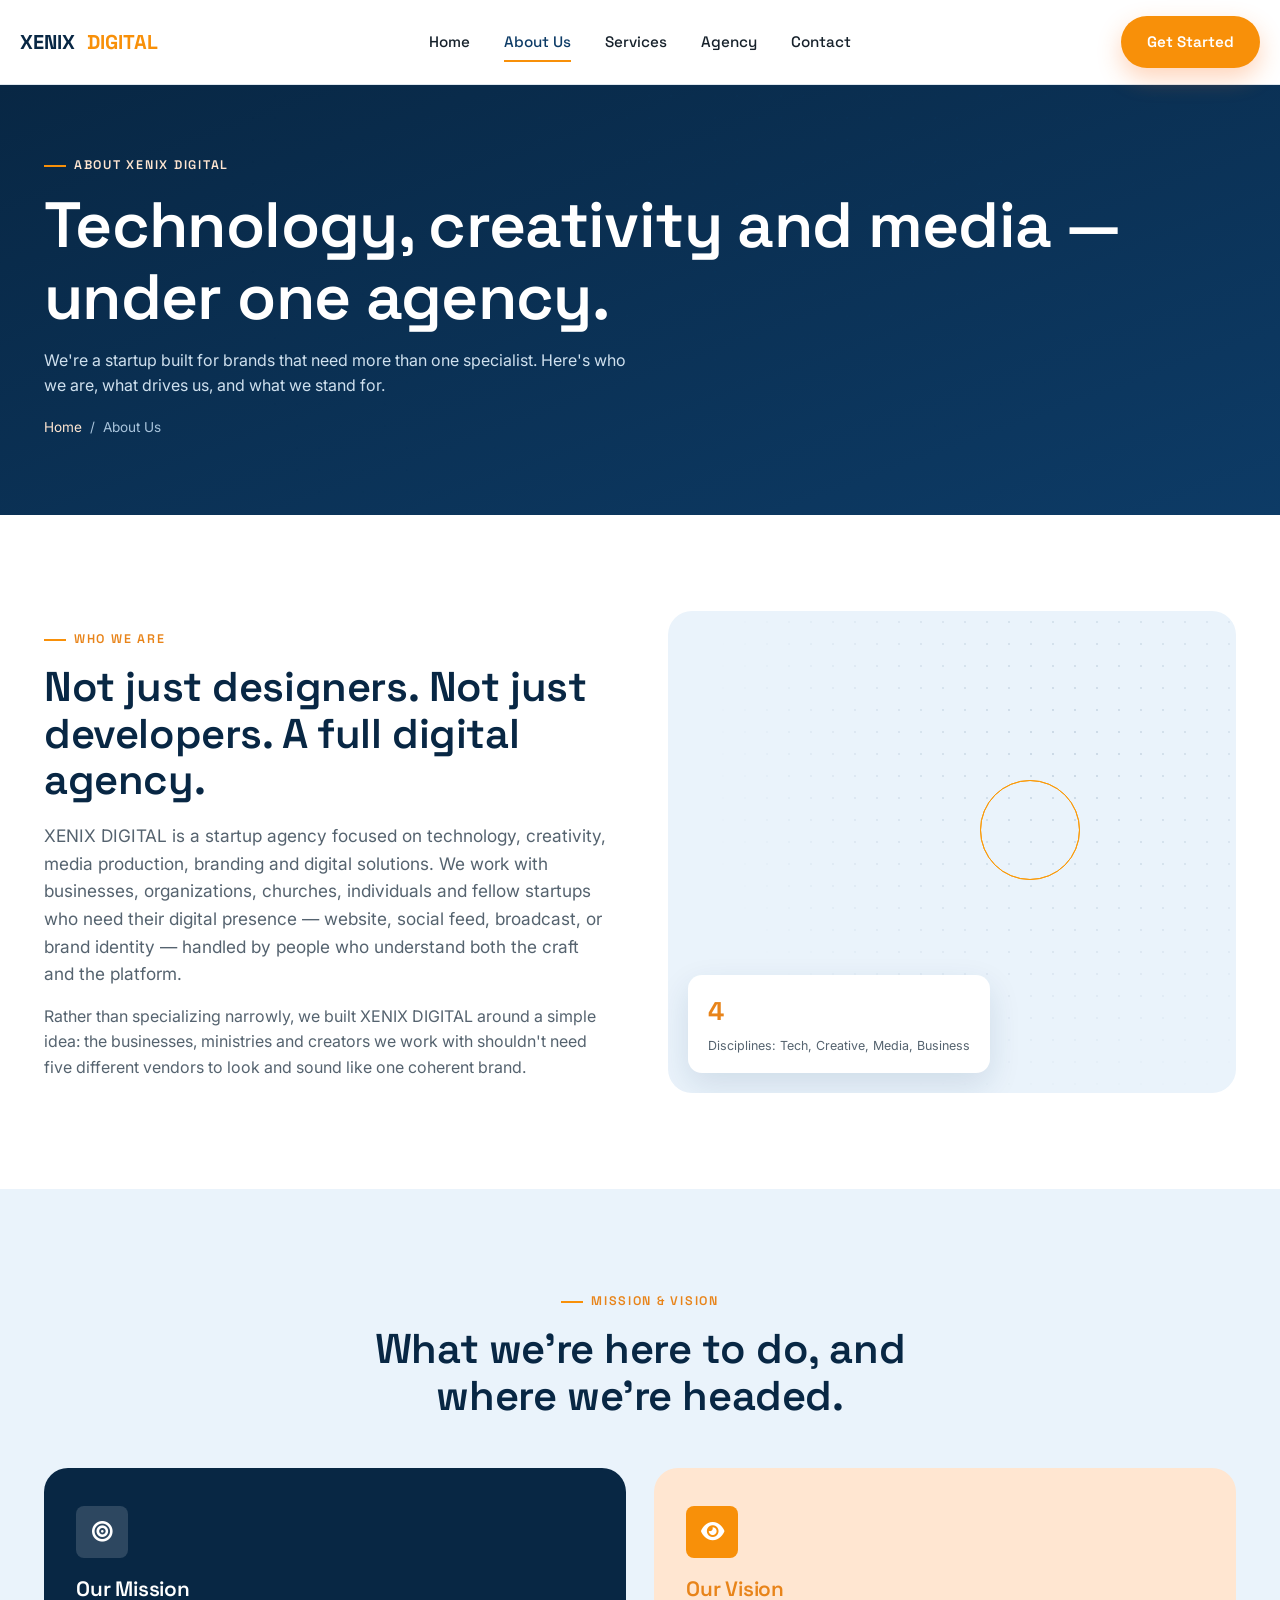
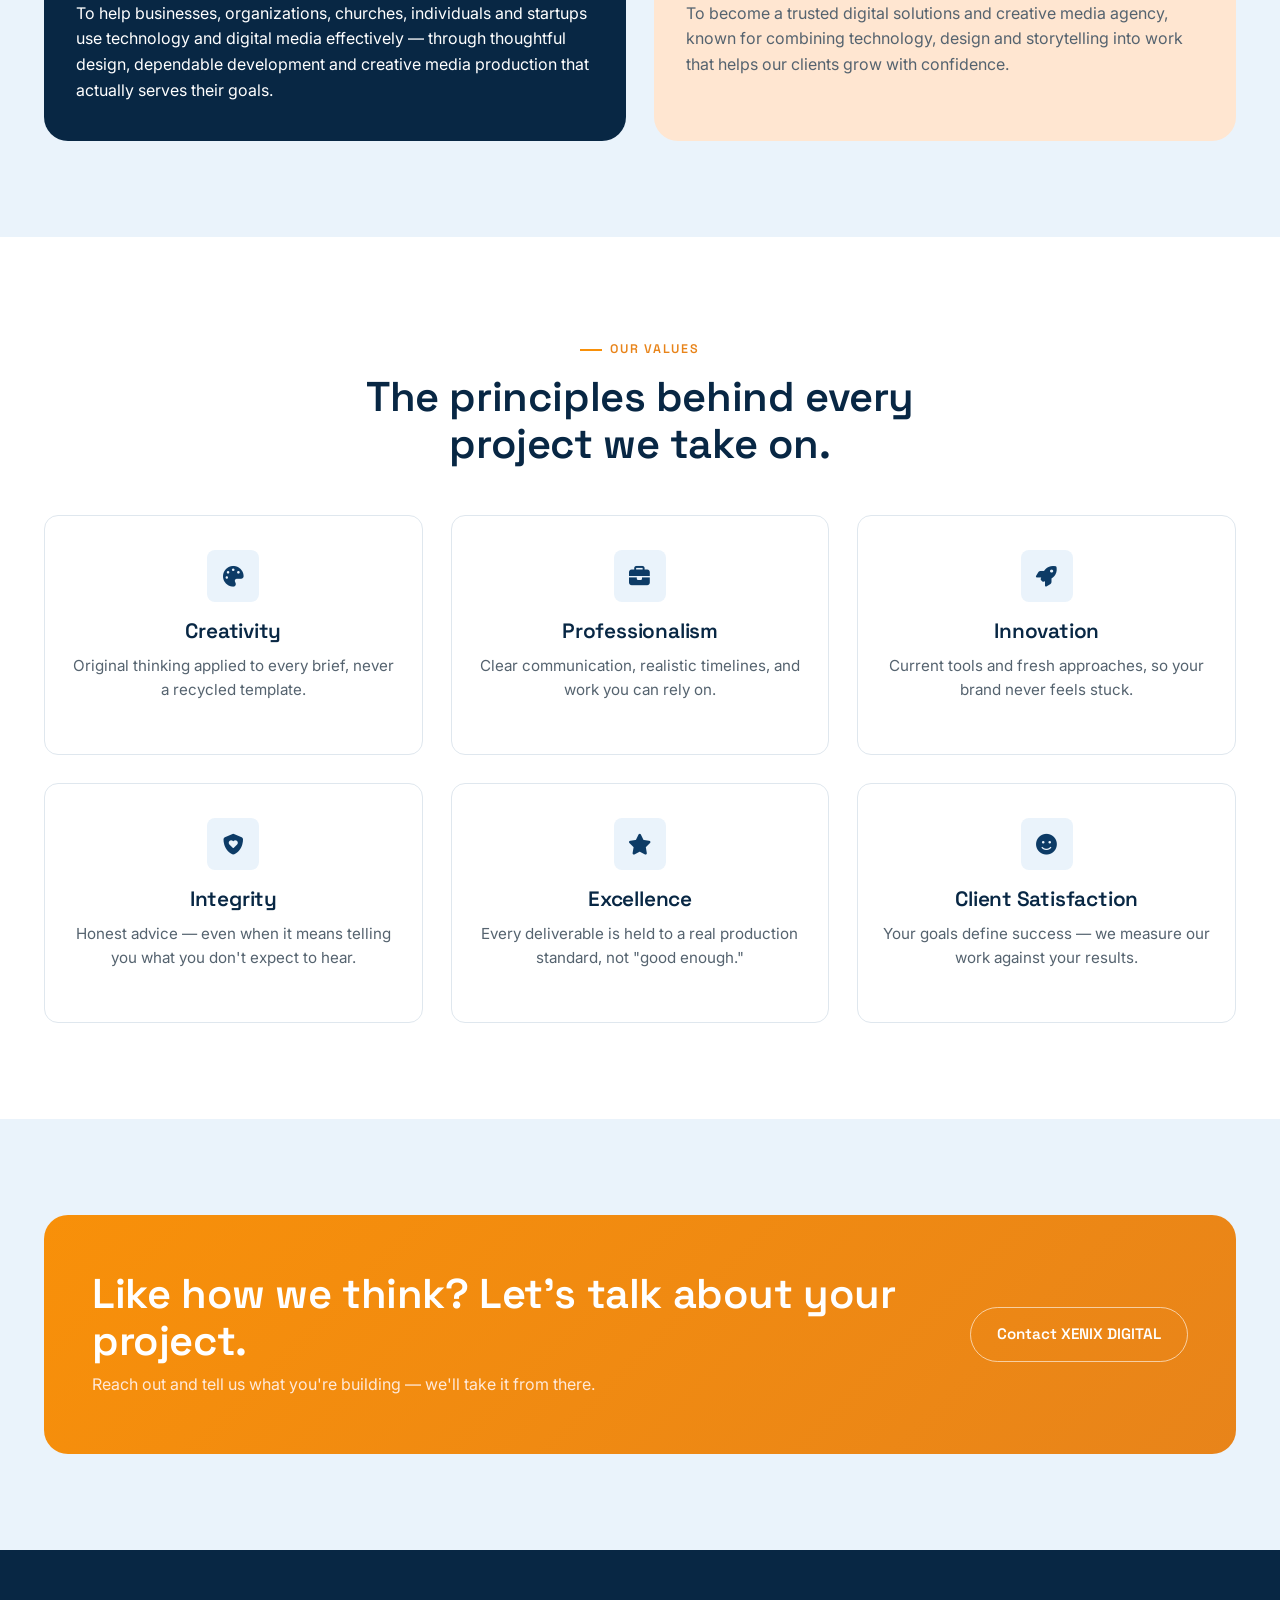
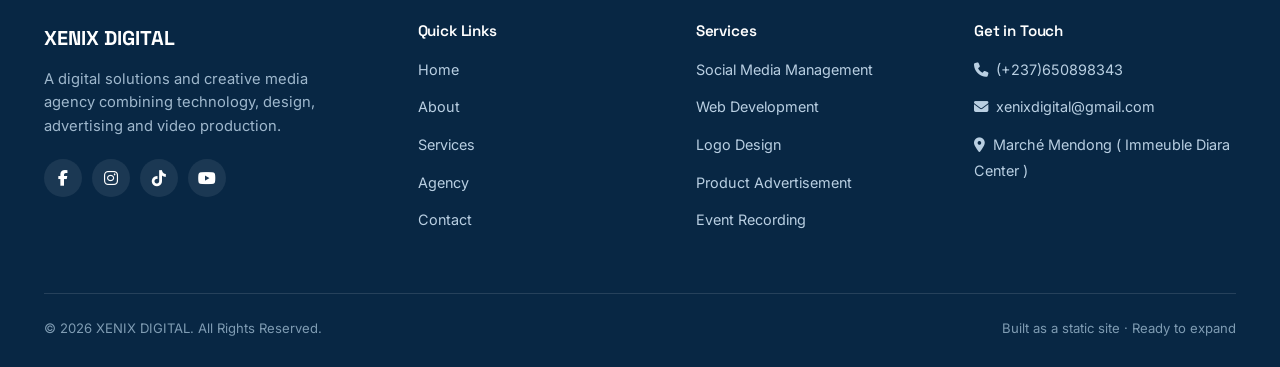
==== about.html @ a6ee0264 "Fix folder structure" ====
<!DOCTYPE html>
<html lang="en">
<head>
<meta charset="UTF-8">
<meta name="viewport" content="width=device-width, initial-scale=1.0">
<title>About Us | XENIX DIGITAL</title>
<meta name="description" content="Learn who XENIX DIGITAL is — our mission, vision and values as a digital solutions and creative media agency.">
<link rel="icon" type="image/svg+xml" href="assets/logos/favicon.svg">
<link rel="preconnect" href="https://fonts.googleapis.com">
<link href="https://fonts.googleapis.com/css2?family=Space+Grotesk:wght@500;600;700&family=Inter:wght@400;500;600&display=swap" rel="stylesheet">
<link rel="stylesheet" href="https://cdnjs.cloudflare.com/ajax/libs/font-awesome/6.5.1/css/all.min.css">
<link rel="stylesheet" href="css/style.css">
</head>
<body>

<header class="site-header">
  <div class="container nav">
    <a href="index.html" class="brand">
      XENIX<span>DIGITAL</span>
    </a>
    <nav class="nav-links" id="nav-links">
      <a href="index.html">Home</a>
      <a href="about.html">About Us</a>
      <a href="services.html">Services</a>
      <a href="agency.html">Agency</a>
      <a href="contact.html">Contact</a>
      <!-- <a href="contact.html" class="btn btn-primary">Get Started</a> -->
    </nav>
    <div class="nav-actions">
      <a href="contact.html" class="btn btn-primary">Get Started</a>
      <button class="nav-toggle" aria-label="Toggle navigation menu" aria-expanded="false">
        <span></span><span></span><span></span>
      </button>
    </div>
  </div>
</header>

<section class="page-hero">
  <div class="dot-grid"></div>
  <div class="container">
    <p class="eyebrow">About XENIX DIGITAL</p>
    <h1>Technology, creativity and media — under one agency.</h1>
    <p>We're a startup built for brands that need more than one specialist. Here's who we are, what drives us, and what we stand for.</p>
    <div class="breadcrumb"><a href="index.html">Home</a><span>/</span><span>About Us</span></div>
  </div>
</section>

<section class="section">
  <div class="container split">
    <div class="reveal">
      <p class="eyebrow">Who We Are</p>
      <h2>Not just designers. Not just developers. A full digital agency.</h2>
      <p class="lede" style="margin:18px 0 0;">XENIX DIGITAL is a startup agency focused on technology, creativity, media production, branding and digital solutions. We work with businesses, organizations, churches, individuals and fellow startups who need their digital presence — website, social feed, broadcast, or brand identity — handled by people who understand both the craft and the platform.</p>
      <p style="margin-top:16px;">Rather than specializing narrowly, we built XENIX DIGITAL around a simple idea: the businesses, ministries and creators we work with shouldn't need five different vendors to look and sound like one coherent brand.</p>
    </div>
    <div class="split-visual reveal">
      <div class="dot-grid"></div>
      <div class="signal-rings">
        <span class="ring" style="width:100px;height:100px;top:35%;left:55%"></span>
        <span class="ring" style="width:100px;height:100px;top:35%;left:55%"></span>
      </div>
      <div class="stat-badge">
        <strong>4</strong>
        <span>Disciplines: Tech, Creative, Media, Business</span>
      </div>
    </div>
  </div>
</section>

<section class="section section--blue">
  <div class="container">
    <div class="section-head center reveal">
      <p class="eyebrow">Mission &amp; Vision</p>
      <h2>What we're here to do, and where we're headed.</h2>
    </div>
    <div class="mv-grid">
      <div class="mv-card mission reveal">
        <div class="card-icon"><i class="fa-solid fa-bullseye"></i></div>
        <h3>Our Mission</h3>
        <p>To help businesses, organizations, churches, individuals and startups use technology and digital media effectively — through thoughtful design, dependable development and creative media production that actually serves their goals.</p>
      </div>
      <div class="mv-card vision reveal">
        <div class="card-icon"><i class="fa-solid fa-eye"></i></div>
        <h3>Our Vision</h3>
        <p>To become a trusted digital solutions and creative media agency, known for combining technology, design and storytelling into work that helps our clients grow with confidence.</p>
      </div>
    </div>
  </div>
</section>

<section class="section">
  <div class="container">
    <div class="section-head center reveal">
      <p class="eyebrow">Our Values</p>
      <h2>The principles behind every project we take on.</h2>
    </div>
    <div class="grid grid-3">
      <div class="card value-card reveal">
        <div class="card-icon"><i class="fa-solid fa-palette"></i></div>
        <h3>Creativity</h3>
        <p>Original thinking applied to every brief, never a recycled template.</p>
      </div>
      <div class="card value-card reveal">
        <div class="card-icon"><i class="fa-solid fa-briefcase"></i></div>
        <h3>Professionalism</h3>
        <p>Clear communication, realistic timelines, and work you can rely on.</p>
      </div>
      <div class="card value-card reveal">
        <div class="card-icon"><i class="fa-solid fa-rocket"></i></div>
        <h3>Innovation</h3>
        <p>Current tools and fresh approaches, so your brand never feels stuck.</p>
      </div>
      <div class="card value-card reveal">
        <div class="card-icon"><i class="fa-solid fa-shield-heart"></i></div>
        <h3>Integrity</h3>
        <p>Honest advice — even when it means telling you what you don't expect to hear.</p>
      </div>
      <div class="card value-card reveal">
        <div class="card-icon"><i class="fa-solid fa-star"></i></div>
        <h3>Excellence</h3>
        <p>Every deliverable is held to a real production standard, not "good enough."</p>
      </div>
      <div class="card value-card reveal">
        <div class="card-icon"><i class="fa-solid fa-face-smile"></i></div>
        <h3>Client Satisfaction</h3>
        <p>Your goals define success — we measure our work against your results.</p>
      </div>
    </div>
  </div>
</section>

<section class="section section--blue">
  <div class="container">
    <div class="cta-band reveal">
      <div>
        <h2>Like how we think? Let's talk about your project.</h2>
        <p>Reach out and tell us what you're building — we'll take it from there.</p>
      </div>
      <a href="contact.html" class="btn btn-outline">Contact XENIX DIGITAL</a>
    </div>
  </div>
</section>

<footer class="site-footer">
  <div class="container">
    <div class="footer-grid">
      <div class="footer-brand">
        <a href="index.html" class="brand">
          <!-- <img src="assets/logos/xnd-mark.svg" alt="XND logo mark" class="brand-mark"> -->
          XENIX&nbsp;DIGITAL
        </a>
        <p>A digital solutions and creative media agency combining technology, design, advertising and video production.</p>
        <div class="footer-social">
          <a href="https://www.facebook.com/profile.php?id=100094573573445"
             aria-label="Facebook"><i class="fa-brands fa-facebook-f"></i></a>
        
          <a href="https://www.instagram.com/xenixdigital?igsi=YOUR_IG_PARAM"
             aria-label="Instagram"><i class="fa-brands fa-instagram"></i></a>
        
          <a href="https://www.tiktok.com/@xenix.digital?_r=1&_t=YOUR_TT_PARAM"
             aria-label="TikTok"><i class="fa-brands fa-tiktok"></i></a>
        
          <a href="https://youtube.com/@xenixdigital?si=YOUR_YT_PARAM"
             aria-label="YouTube"><i class="fa-brands fa-youtube"></i></a>
        
          <!-- <a href="YOUR_LINKEDIN_LINK" aria-label="LinkedIn"><i class="fa-brands fa-linkedin-in"></i></a> -->
        </div>
      </div>
      <div class="footer-col">
        <h4>Quick Links</h4>
        <ul>
          <li><a href="index.html">Home</a></li>
          <li><a href="about.html">About</a></li>
          <li><a href="services.html">Services</a></li>
          <li><a href="agency.html">Agency</a></li>
          <li><a href="contact.html">Contact</a></li>
        </ul>
      </div>
      <div class="footer-col">
        <h4>Services</h4>
        <ul>
          <li><a href="services.html">Social Media Management</a></li>
          <li><a href="services.html">Web Development</a></li>
          <li><a href="services.html">Logo Design</a></li>
          <li><a href="services.html">Product Advertisement</a></li>
          <li><a href="services.html">Event Recording</a></li>
        </ul>
      </div>
      <div class="footer-col">
        <h4>Get in Touch</h4>
        <ul>
          <li><a href="tel:(+237)650898343"><i class="fa-solid fa-phone"></i>&nbsp; (+237)650898343</a></li>
          <li><a href="mailto:xenixdigital@gmail.com"><i class="fa-solid fa-envelope"></i>&nbsp; xenixdigital@gmail.com</a></li>
          <li><a href="#"><i class="fa-solid fa-location-dot"></i>&nbsp; Marché Mendong ( Immeuble Diara Center )</a></li>
        </ul>
      </div>
    </div>
    <div class="footer-bottom">
      <span>© <span id="year">2026</span> XENIX DIGITAL. All Rights Reserved.</span>
      <span>Built as a static site · Ready to expand</span>
    </div>
  </div>
</footer>

<script src="js/script.js"></script>
</body>
</html>
---- css/style.css ----
/* ==========================================================================
   XENIX DIGITAL — Design System
   Signature motif: "signal" — concentric broadcast rings + bar pulses,
   nodding to the agency's live-streaming / media-broadcast DNA.
   ========================================================================== */

:root {
  /* Brand palette */
  --primary-blue: #0d3b66;
  --primary-blue-deep: #082744;
  --light-blue: #eaf3fb;
  --light-blue-2: #d7e9f9;
  --primary-orange: #f89009;
  --primary-orange-deep: #e8841a;
  --light-orange: #ffe6d1;
  --white: #ffffff;
  --dark: #16212b;
  --gray: #55636f;
  --gray-light: #93a1ac;
  --border: #dfe7ee;

  /* Type */
  --font-display: "Space Grotesk", "Sora", sans-serif;
  --font-body: "Inter", sans-serif;

  /* Layout */
  --max-width: 1240px;
  --radius-sm: 8px;
  --radius-md: 14px;
  --radius-lg: 24px;
  --shadow-sm: 0 2px 10px rgba(13, 59, 102, 0.06);
  --shadow-md: 0 12px 32px rgba(13, 59, 102, 0.12);
  --shadow-lg: 0 24px 60px rgba(8, 39, 68, 0.18);
  --transition: 0.25s cubic-bezier(0.4, 0, 0.2, 1);
}

/* ---------- Reset ---------- */
*,
*::before,
*::after {
  box-sizing: border-box;
  margin: 0;
  padding: 0;
}

html {
  scroll-behavior: smooth;
}

@media (prefers-reduced-motion: reduce) {
  html {
    scroll-behavior: auto;
  }
  *,
  *::before,
  *::after {
    animation-duration: 0.001ms !important;
    animation-iteration-count: 1 !important;
    transition-duration: 0.001ms !important;
    scroll-behavior: auto !important;
  }
}

body {
  font-family: var(--font-body);
  color: var(--dark);
  background: var(--white);
  line-height: 1.6;
  overflow-x: hidden;
  -webkit-font-smoothing: antialiased;
}

img,
video {
  max-width: 100%;
  display: block;
}

a {
  color: inherit;
  text-decoration: none;
}

ul {
  list-style: none;
}

button {
  font-family: inherit;
  cursor: pointer;
  border: none;
  background: none;
}

input,
textarea,
select {
  font-family: inherit;
  font-size: 1rem;
}

:focus-visible {
  outline: 3px solid var(--primary-orange);
  outline-offset: 3px;
}

.container {
  width: 100%;
  max-width: var(--max-width);
  margin: 0 auto;
  padding: 0 24px;
}

.section {
  padding: 96px 0;
}

.section--tight {
  padding: 64px 0;
}

.section--blue {
  background: var(--light-blue);
}

.section--dark {
  background: var(--primary-blue-deep);
  color: var(--white);
}

/* ---------- Typography ---------- */
h1,
h2,
h3,
h4 {
  font-family: var(--font-display);
  font-weight: 600;
  line-height: 1.12;
  color: var(--primary-blue-deep);
  letter-spacing: -0.01em;
}

.section--dark h1,
.section--dark h2,
.section--dark h3 {
  color: var(--white);
}

h1 {
  font-size: clamp(2.4rem, 5vw, 4rem);
}

h2 {
  font-size: clamp(1.9rem, 3.4vw, 2.6rem);
}

h3 {
  font-size: 1.3rem;
}

p {
  color: var(--gray);
}

.eyebrow {
  display: inline-flex;
  align-items: center;
  gap: 8px;
  font-family: var(--font-display);
  font-size: 0.78rem;
  font-weight: 600;
  letter-spacing: 0.14em;
  text-transform: uppercase;
  color: var(--primary-orange-deep);
  margin-bottom: 14px;
}

.eyebrow::before {
  content: "";
  width: 22px;
  height: 2px;
  background: var(--primary-orange);
  display: inline-block;
}

.section--dark .eyebrow,
.section--dark .eyebrow::before {
  color: var(--light-orange);
}

.section-head {
  max-width: 640px;
  margin-bottom: 48px;
}

.section-head.center {
  margin-left: auto;
  margin-right: auto;
  text-align: center;
}

.lede {
  font-size: 1.08rem;
  color: var(--gray);
  max-width: 60ch;
}

.section--dark .lede,
.section--dark p {
  color: #c3d5e5;
}

/* ---------- Buttons ---------- */
.btn {
  display: inline-flex;
  align-items: center;
  gap: 10px;
  font-family: var(--font-display);
  font-weight: 600;
  font-size: 0.95rem;
  padding: 14px 26px;
  border-radius: 100px;
  transition: transform var(--transition), box-shadow var(--transition),
    background var(--transition), color var(--transition);
  white-space: nowrap;
}

.btn-primary {
  background: var(--primary-orange);
  color: var(--white);
  box-shadow: 0 10px 24px rgba(255, 122, 41, 0.32);
}

.btn-primary:hover {
  background: var(--primary-orange-deep);
  transform: translateY(-2px);
  box-shadow: 0 14px 30px rgba(255, 122, 41, 0.4);
}

.btn-outline {
  background: transparent;
  color: var(--primary-blue-deep);
  border: 1.5px solid var(--white);
}

.btn-outline:hover {
  background: var(--primary-blue);
  color: var(--white);
  transform: translateY(-2px);
}

.section--dark .btn-outline {
  color: var(--white);
  border-color: rgba(255, 255, 255, 0.5);
}

.section--dark .btn-outline:hover {
  background: var(--white);
  color: var(--primary-blue-deep);
}

.btn-ghost {
  color: var(--primary-blue);
  font-weight: 600;
  font-size: 0.92rem;
  display: inline-flex;
  align-items: center;
  gap: 6px;
}

.btn-ghost i,
.btn-ghost svg {
  transition: transform var(--transition);
}

.btn-ghost:hover i,
.btn-ghost:hover svg {
  transform: translateX(4px);
}

.btn-row {
  display: flex;
  gap: 16px;
  flex-wrap: wrap;
  margin-top: 8px;
}

/* ==========================================================================
   Signature motif — signal rings & bars
   ========================================================================== */

.signal-mark {
  position: relative;
  width: 34px;
  height: 34px;
  flex-shrink: 0;
}

.signal-mark span {
  position: absolute;
  bottom: 0;
  width: 6px;
  background: var(--primary-orange);
  border-radius: 2px;
}

.signal-mark span:nth-child(1) {
  left: 0;
  height: 40%;
  background: var(--primary-blue);
}
.signal-mark span:nth-child(2) {
  left: 9px;
  height: 100%;
}
.signal-mark span:nth-child(3) {
  left: 18px;
  height: 65%;
  background: var(--primary-blue);
}
.signal-mark span:nth-child(4) {
  left: 27px;
  height: 80%;
  background: var(--primary-orange);
  opacity: 0.7;
}

.signal-rings {
  position: absolute;
  inset: 0;
  pointer-events: none;
  z-index: 0;
}

.signal-rings .ring {
  position: absolute;
  border-radius: 50%;
  border: 1.5px solid rgb(251, 154, 8);
  animation: ring-pulse 4.5s ease-out infinite;
}

.signal-rings .ring:nth-child(2) {
  animation-delay: 1.1s;
}
.signal-rings .ring:nth-child(3) {
  animation-delay: 2.2s;
}

@keyframes ring-pulse {
  0% {
    transform: scale(0.6);
    opacity: 0.9;
  }
  100% {
    transform: scale(1.9);
    opacity: 0;
  }
}

.dot-grid {
  position: absolute;
  inset: 0;
  background-image: radial-gradient(rgba(13, 59, 102, 0.14) 1.4px, transparent 1.4px);
  background-size: 22px 22px;
  mask-image: radial-gradient(circle at 70% 30%, black, transparent 70%);
  pointer-events: none;
}

/* ==========================================================================
   Header / Navigation
   ========================================================================== */

.site-header {
  position: sticky;
  top: 0;
  z-index: 100;
  background: rgba(255, 255, 255, 0.88);
  backdrop-filter: blur(10px);
  border-bottom: 1px solid var(--border);
}

.nav {
  display: flex;
  align-items: center;
  justify-content: space-between;
  padding: 16px 0;
}

.brand {
  display: flex;
  align-items: center;
  gap: 12px;
  font-family: var(--font-display);
  font-weight: 700;
  font-size: 1.25rem;
  color: var(--primary-blue-deep);
}

.brand span {
  color: var(--primary-orange);
}

.brand-mark {
  height: 30px;
  width: auto;
  display: block;
  flex-shrink: 0;
}

.footer-brand .brand-mark {
  height: 34px;
}

.nav-links {
  display: flex;
  align-items: center;
  gap: 34px;
}

.nav-links a {
  font-family: var(--font-display);
  font-size: 0.95rem;
  font-weight: 500;
  color: var(--dark);
  position: relative;
  padding: 6px 0;
  transition: color var(--transition);
}

.nav-links a::after {
  content: "";
  position: absolute;
  left: 0;
  bottom: -2px;
  width: 0;
  height: 2px;
  background: var(--primary-orange);
  transition: width var(--transition);
}

.nav-links a:hover,
.nav-links a[aria-current="page"] {
  color: var(--primary-blue);
}

.nav-links a:hover::after,
.nav-links a[aria-current="page"]::after {
  width: 100%;
}

.nav-actions {
  display: flex;
  align-items: center;
  gap: 20px;
}

.nav-toggle {
  display: none;
  flex-direction: column;
  justify-content: center;
  gap: 5px;
  width: 40px;
  height: 40px;
  align-items: center;
}

.nav-toggle span {
  width: 22px;
  height: 2px;
  background: var(--primary-blue-deep);
  border-radius: 2px;
  transition: transform var(--transition), opacity var(--transition);
}

.nav-toggle.open span:nth-child(1) {
  transform: translateY(7px) rotate(45deg);
}
.nav-toggle.open span:nth-child(2) {
  opacity: 0;
}
.nav-toggle.open span:nth-child(3) {
  transform: translateY(-7px) rotate(-45deg);
}

@media (max-width: 880px) {
  .nav-toggle {
    display: flex;
  }

  .nav-links {
    position: fixed;
    inset: 68px 0 0 0;
    background: var(--white);
    flex-direction: column;
    align-items: flex-start;
    gap: 0;
    padding: 12px 24px 24px;
    transform: translateY(-12px);
    opacity: 0;
    visibility: hidden;
    transition: opacity var(--transition), transform var(--transition),
      visibility var(--transition);
    border-bottom: 1px solid var(--border);
    box-shadow: var(--shadow-md);
  }

  .nav-links.open {
    opacity: 1;
    transform: translateY(0);
    visibility: visible;
  }

  .nav-links a {
    width: 100%;
    padding: 14px 0;
    border-bottom: 1px solid var(--border);
  }

  .nav-actions .btn-primary {
    display: none;
  }

  .nav-links .btn-primary {
    display: inline-flex;
    margin-top: 16px;
  }
}

/* ==========================================================================
   Hero
   ========================================================================== */

.hero {
  position: relative;
  padding: 88px 0 110px;
  background: linear-gradient(160deg, var(--primary-blue-deep) 0%, var(--primary-blue) 62%, #12507f 100%);
  color: var(--white);
  overflow: hidden;
}

.hero .container {
  position: relative;
  z-index: 2;
  display: grid;
  grid-template-columns: 1.1fr 0.9fr;
  gap: 48px;
  align-items: center;
}

.hero-copy .eyebrow {
  color: var(--light-orange);
}
.hero-copy .eyebrow::before {
  background: var(--primary-orange);
}

.hero-copy h1 {
  color: var(--white);
  margin-bottom: 20px;
}

.hero-copy h1 em {
  font-style: normal;
  color: var(--light-orange);
}

.hero-copy p {
  color: #cfe0ee;
  font-size: 1.08rem;
  max-width: 52ch;
  margin-bottom: 34px;
}

.hero-visual {
  position: relative;
  height: 420px;
  display: flex;
  align-items: center;
  justify-content: center;
}

.hero-visual .signal-rings .ring {
  border-color: rgba(255, 230, 209, 0.4);
}

.hero-orb {
  position: relative;
  width: 230px;
  height: 230px;
  border-radius: 50%;
  background: radial-gradient(circle at 35% 30%, rgba(255, 122, 41, 0.9), rgba(255, 122, 41, 0.05) 70%);
  display: flex;
  align-items: center;
  justify-content: center;
}

.hero-orb .signal-mark {
  transform: scale(2.1);
}

.hero-stats {
  position: absolute;
  bottom: 0;
  left: 0;
  right: 0;
  display: flex;
  justify-content: space-between;
  gap: 12px;
  z-index: 2;
}

.hero-stat {
  background: rgba(255, 255, 255, 0.08);
  border: 1px solid rgba(255, 255, 255, 0.18);
  border-radius: var(--radius-md);
  padding: 14px 16px;
  backdrop-filter: blur(6px);
  min-width: 108px;
}

.hero-stat strong {
  display: block;
  font-family: var(--font-display);
  font-size: 1.4rem;
  color: var(--white);
}

.hero-stat span {
  font-size: 0.78rem;
  color: #b9cfe2;
}

@media (max-width: 940px) {
  .hero .container {
    grid-template-columns: 1fr;
  }
  .hero-visual {
    height: 300px;
    order: -1;
  }
  .hero-stats {
    position: static;
    margin-top: 24px;
  }
}

/* ==========================================================================
   Page header (interior pages)
   ========================================================================== */

.page-hero {
  position: relative;
  padding: 64px 0 76px;
  background: linear-gradient(160deg, var(--primary-blue-deep), var(--primary-blue));
  color: var(--white);
  overflow: hidden;
}

.page-hero .container {
  position: relative;
  z-index: 2;
}

.page-hero .eyebrow {
  color: var(--light-orange);
}

.page-hero h1 {
  color: var(--white);
  margin-bottom: 14px;
}

.page-hero p {
  max-width: 60ch;
  color: #cfe0ee;
}

.breadcrumb {
  display: flex;
  gap: 8px;
  font-size: 0.85rem;
  color: #a9c4dc;
  margin-top: 18px;
}

.breadcrumb a {
  color: var(--light-orange);
}

/* ==========================================================================
   Cards — services / values / staff / video
   ========================================================================== */

.grid {
  display: grid;
  gap: 28px;
}

.grid-3 {
  grid-template-columns: repeat(3, 1fr);
}

.grid-4 {
  grid-template-columns: repeat(4, 1fr);
}

.grid-2 {
  grid-template-columns: repeat(2, 1fr);
}

@media (max-width: 980px) {
  .grid-3,
  .grid-4 {
    grid-template-columns: repeat(2, 1fr);
  }
}

@media (max-width: 620px) {
  .grid-2,
  .grid-3,
  .grid-4 {
    grid-template-columns: 1fr;
  }
}

.card {
  background: var(--white);
  border: 1px solid var(--border);
  border-radius: var(--radius-md);
  padding: 32px 26px;
  transition: transform var(--transition), box-shadow var(--transition),
    border-color var(--transition);
  position: relative;
}

.card:hover {
  transform: translateY(-6px);
  box-shadow: var(--shadow-md);
  border-color: transparent;
}

.card-icon {
  width: 52px;
  height: 52px;
  border-radius: var(--radius-sm);
  background: var(--light-blue);
  color: var(--primary-blue);
  display: flex;
  align-items: center;
  justify-content: center;
  font-size: 1.3rem;
  margin-bottom: 20px;
  transition: background var(--transition), color var(--transition);
}

.card:hover .card-icon {
  background: var(--primary-orange);
  color: var(--white);
}

.card h3 {
  margin-bottom: 10px;
}

.card p {
  font-size: 0.95rem;
  margin-bottom: 18px;
}

.card-index {
  position: absolute;
  top: 26px;
  right: 26px;
  font-family: var(--font-display);
  font-weight: 700;
  font-size: 0.82rem;
  color: var(--gray-light);
  letter-spacing: 0.06em;
}

/* Service card (services page — larger, with number + CTA) */
.service-card {
  background: var(--white);
  border: 1px solid var(--border);
  border-radius: var(--radius-lg);
  padding: 36px 30px;
  display: flex;
  flex-direction: column;
  gap: 16px;
  transition: transform var(--transition), box-shadow var(--transition);
}

.service-card:hover {
  transform: translateY(-6px);
  box-shadow: var(--shadow-lg);
}

.service-top {
  display: flex;
  align-items: flex-start;
  justify-content: space-between;
}

.service-num {
  font-family: var(--font-display);
  font-weight: 700;
  font-size: 0.85rem;
  color: var(--primary-orange);
  letter-spacing: 0.08em;
}

.service-card .card-icon {
  margin-bottom: 0;
}

.service-card p {
  font-size: 0.95rem;
  flex-grow: 1;
}

/* Why choose us */
.reason {
  display: flex;
  gap: 16px;
  align-items: flex-start;
  padding: 22px 0;
  border-bottom: 1px solid var(--border);
}

.reason:last-child {
  border-bottom: none;
}

.reason-icon {
  width: 44px;
  height: 44px;
  border-radius: 50%;
  background: var(--light-orange);
  color: var(--primary-orange-deep);
  display: flex;
  align-items: center;
  justify-content: center;
  flex-shrink: 0;
  font-size: 1.05rem;
}

.reason h4 {
  font-family: var(--font-display);
  font-size: 1.02rem;
  color: var(--primary-blue-deep);
  margin-bottom: 4px;
}

.reason p {
  font-size: 0.92rem;
}

/* Value cards (about page) */
.value-card {
  text-align: center;
  padding: 34px 22px;
}

.value-card .card-icon {
  margin: 0 auto 18px;
}

/* Staff / team cards */
.staff-card {
  background: var(--white);
  border: 1px solid var(--border);
  border-radius: var(--radius-lg);
  overflow: hidden;
  transition: transform var(--transition), box-shadow var(--transition);
}

.staff-card:hover {
  transform: translateY(-6px);
  box-shadow: var(--shadow-md);
}

.staff-photo {
  aspect-ratio: 4 / 4.2;
  background: var(--light-blue);
  position: relative;
  overflow: hidden;
}

.staff-photo img {
  width: 100%;
  height: 100%;
  object-fit: cover;
}

.staff-body {
  padding: 22px 22px 26px;
}

.staff-body h3 {
  margin-bottom: 2px;
}

.staff-role {
  font-family: var(--font-display);
  font-size: 0.82rem;
  font-weight: 600;
  color: var(--primary-orange-deep);
  letter-spacing: 0.03em;
  margin-bottom: 12px;
  display: block;
}

.staff-body p {
  font-size: 0.9rem;
  margin-bottom: 14px;
}

.staff-skills {
  display: flex;
  flex-wrap: wrap;
  gap: 8px;
  margin-bottom: 16px;
}

.staff-skills span {
  font-size: 0.72rem;
  font-weight: 600;
  padding: 5px 10px;
  border-radius: 100px;
  background: var(--light-blue);
  color: var(--primary-blue);
}

.staff-social {
  display: flex;
  gap: 10px;
}

.staff-social a {
  width: 34px;
  height: 34px;
  border-radius: 50%;
  background: var(--light-blue);
  color: var(--primary-blue);
  display: flex;
  align-items: center;
  justify-content: center;
  transition: background var(--transition), color var(--transition), transform var(--transition);
  font-size: 0.85rem;
}

.staff-social a:hover {
  background: var(--primary-orange);
  color: var(--white);
  transform: translateY(-2px);
}

.staff-note {
  background: var(--light-blue);
  border: 1px dashed var(--primary-blue);
  border-radius: var(--radius-md);
  padding: 22px 26px;
  font-size: 0.9rem;
  color: var(--primary-blue-deep);
  margin-top: 40px;
}

.staff-note code {
  background: rgba(13, 59, 102, 0.08);
  padding: 2px 6px;
  border-radius: 4px;
  font-size: 0.85em;
}

/* ==========================================================================
   Video / portfolio
   ========================================================================== */

.video-card {
  background: var(--white);
  border: 1px solid var(--border);
  border-radius: var(--radius-lg);
  overflow: hidden;
  transition: transform var(--transition), box-shadow var(--transition);
}

.video-card:hover {
  transform: translateY(-6px);
  box-shadow: var(--shadow-md);
}

.video-frame {
  position: relative;
  aspect-ratio: 16 / 10;
  background: var(--primary-blue-deep);
}

.video-frame video {
  width: 100%;
  height: 100%;
  object-fit: cover;
}

.video-body {
  padding: 20px 22px 24px;
}

.video-body span {
  font-family: var(--font-display);
  font-size: 0.74rem;
  font-weight: 700;
  color: var(--primary-orange-deep);
  letter-spacing: 0.08em;
  text-transform: uppercase;
}

.video-body h3 {
  margin: 6px 0 6px;
  font-size: 1.08rem;
}

.video-body p {
  font-size: 0.88rem;
}

/* ==========================================================================
   CTA band
   ========================================================================== */

.cta-band {
  position: relative;
  background: linear-gradient(135deg, var(--primary-orange), var(--primary-orange-deep));
  border-radius: var(--radius-lg);
  padding: 56px 48px;
  color: var(--white);
  display: flex;
  align-items: center;
  justify-content: space-between;
  gap: 28px;
  overflow: hidden;
}

.cta-band h2 {
  color: var(--white);
  margin-bottom: 8px;
}

.cta-band p {
  color: #ffe9d9;
}

.cta-band .btn-outline {
  color: var(--white);
  border-color: rgba(255, 255, 255, 0.6);
}

.cta-band .btn-outline:hover {
  background: var(--white);
  color: var(--primary-orange-deep);
}

@media (max-width: 720px) {
  .cta-band {
    flex-direction: column;
    text-align: center;
    padding: 42px 26px;
  }
}

/* ==========================================================================
   About preview / split sections
   ========================================================================== */

.split {
  display: grid;
  grid-template-columns: 1fr 1fr;
  gap: 56px;
  align-items: center;
}

@media (max-width: 880px) {
  .split {
    grid-template-columns: 1fr;
  }
}

.split-visual {
  position: relative;
  border-radius: var(--radius-lg);
  overflow: hidden;
  aspect-ratio: 4/3.4;
  background: var(--light-blue);
}

.split-visual img {
  width: 100%;
  height: 100%;
  object-fit: cover;
}

.stat-badge {
  position: absolute;
  bottom: 20px;
  left: 20px;
  background: var(--white);
  border-radius: var(--radius-md);
  padding: 16px 20px;
  box-shadow: var(--shadow-md);
}

.stat-badge strong {
  display: block;
  font-family: var(--font-display);
  font-size: 1.6rem;
  color: var(--primary-orange-deep);
}

.stat-badge span {
  font-size: 0.78rem;
  color: var(--gray);
}

/* Mission / vision */
.mv-grid {
  display: grid;
  grid-template-columns: 1fr 1fr;
  gap: 28px;
}

@media (max-width: 720px) {
  .mv-grid {
    grid-template-columns: 1fr;
  }
}

.mv-card {
  padding: 38px 32px;
  border-radius: var(--radius-lg);
}

.mv-card.mission {
  background: var(--primary-blue-deep);
  color: var(--white);
}

.mv-card.mission h3,
.mv-card.mission p {
  color: var(--white);
}

.mv-card.vision {
  background: var(--light-orange);
}

.mv-card.vision h3 {
  color: var(--primary-orange-deep);
}

.mv-card .card-icon {
  background: rgba(255, 255, 255, 0.15);
  color: var(--white);
}

.mv-card.vision .card-icon {
  background: var(--primary-orange);
  color: var(--white);
}

/* ==========================================================================
   Contact page
   ========================================================================== */

.contact-grid {
  display: grid;
  grid-template-columns: 0.9fr 1.1fr;
  gap: 48px;
  align-items: flex-start;
}

@media (max-width: 940px) {
  .contact-grid {
    grid-template-columns: 1fr;
  }
}

.contact-info-list {
  display: flex;
  flex-direction: column;
  gap: 18px;
  margin: 28px 0 32px;
}

.contact-info-item {
  display: flex;
  gap: 16px;
  align-items: flex-start;
}

.contact-info-item .card-icon {
  margin-bottom: 0;
  flex-shrink: 0;
}

.contact-info-item h4 {
  font-family: var(--font-display);
  font-size: 0.98rem;
  color: var(--primary-blue-deep);
  margin-bottom: 2px;
}

.contact-info-item p {
  font-size: 0.92rem;
}

.social-row {
  display: flex;
  gap: 12px;
  flex-wrap: wrap;
}

.social-row a {
  width: 42px;
  height: 42px;
  border-radius: 50%;
  background: var(--light-blue);
  color: var(--primary-blue);
  display: flex;
  align-items: center;
  justify-content: center;
  transition: background var(--transition), color var(--transition), transform var(--transition);
}

.social-row a:hover {
  background: var(--primary-blue);
  color: var(--white);
  transform: translateY(-3px);
}

.whatsapp-cta {
  display: flex;
  align-items: center;
  gap: 14px;
  background: var(--light-blue);
  border-radius: var(--radius-md);
  padding: 18px 20px;
  margin-top: 8px;
}

.whatsapp-cta .card-icon {
  margin: 0;
  background: #25d366;
  color: var(--white);
}

.whatsapp-cta strong {
  display: block;
  font-family: var(--font-display);
  font-size: 0.95rem;
  color: var(--primary-blue-deep);
}

.whatsapp-cta p {
  font-size: 0.85rem;
  margin: 0;
}

/* Form */
.contact-form {
  background: var(--white);
  border: 1px solid var(--border);
  border-radius: var(--radius-lg);
  padding: 40px;
  box-shadow: var(--shadow-sm);
}

.form-row {
  display: grid;
  grid-template-columns: 1fr 1fr;
  gap: 20px;
}

@media (max-width: 560px) {
  .form-row {
    grid-template-columns: 1fr;
  }
}

.field {
  margin-bottom: 20px;
}

.field label {
  display: block;
  font-family: var(--font-display);
  font-size: 0.85rem;
  font-weight: 600;
  color: var(--primary-blue-deep);
  margin-bottom: 8px;
}

.field input,
.field select,
.field textarea {
  width: 100%;
  padding: 13px 16px;
  border: 1.5px solid var(--border);
  border-radius: var(--radius-sm);
  color: var(--dark);
  transition: border-color var(--transition), box-shadow var(--transition);
  background: var(--white);
}

.field input:focus,
.field select:focus,
.field textarea:focus {
  border-color: var(--primary-blue);
  box-shadow: 0 0 0 4px rgba(13, 59, 102, 0.1);
  outline: none;
}

.field textarea {
  resize: vertical;
  min-height: 130px;
}

.form-note {
  font-size: 0.82rem;
  color: var(--gray-light);
  margin-top: 6px;
}

.form-status {
  margin-top: 16px;
  padding: 14px 16px;
  border-radius: var(--radius-sm);
  background: var(--light-blue);
  color: var(--primary-blue-deep);
  font-size: 0.9rem;
  display: none;
}

.form-status.show {
  display: block;
}

.map-embed {
  margin-top: 28px;
  border-radius: var(--radius-lg);
  overflow: hidden;
  border: 1px solid var(--border);
  aspect-ratio: 16/7;
  background: var(--light-blue);
  display: flex;
  align-items: center;
  justify-content: center;
  color: var(--primary-blue);
  font-family: var(--font-display);
  font-size: 0.9rem;
  text-align: center;
  padding: 20px;
}

/* ==========================================================================
   Footer
   ========================================================================== */

.site-footer {
  background: var(--primary-blue-deep);
  color: #b9cfe2;
  padding: 72px 0 28px;
}

.footer-grid {
  display: grid;
  grid-template-columns: 1.4fr 1fr 1fr 1.1fr;
  gap: 40px;
  padding-bottom: 48px;
  border-bottom: 1px solid rgba(255, 255, 255, 0.12);
}

@media (max-width: 880px) {
  .footer-grid {
    grid-template-columns: 1fr 1fr;
  }
}

@media (max-width: 560px) {
  .footer-grid {
    grid-template-columns: 1fr;
  }
}

.footer-brand .brand {
  color: var(--white);
  margin-bottom: 14px;
}

.footer-brand p {
  color: #9fb8cd;
  font-size: 0.92rem;
  max-width: 34ch;
  margin-bottom: 20px;
}

.footer-social {
  display: flex;
  gap: 10px;
}

.footer-social a {
  width: 38px;
  height: 38px;
  border-radius: 50%;
  background: rgba(255, 255, 255, 0.08);
  display: flex;
  align-items: center;
  justify-content: center;
  color: var(--white);
  transition: background var(--transition), transform var(--transition);
}

.footer-social a:hover {
  background: var(--primary-orange);
  transform: translateY(-3px);
}

.footer-col h4 {
  font-family: var(--font-display);
  color: var(--white);
  font-size: 0.95rem;
  margin-bottom: 18px;
}

.footer-col ul li {
  margin-bottom: 12px;
}

.footer-col a {
  font-size: 0.9rem;
  color: #b9cfe2;
  transition: color var(--transition);
}

.footer-col a:hover {
  color: var(--primary-orange);
}

.footer-bottom {
  display: flex;
  justify-content: space-between;
  align-items: center;
  flex-wrap: wrap;
  gap: 12px;
  padding-top: 24px;
  font-size: 0.82rem;
  color: #7f9cb3;
}

.footer-bottom a {
  color: #9fb8cd;
}

/* ==========================================================================
   Reveal-on-scroll utility
   ========================================================================== */

.reveal {
  opacity: 0;
  transform: translateY(24px);
  transition: opacity 0.7s ease, transform 0.7s ease;
}

.reveal.in-view {
  opacity: 1;
  transform: translateY(0);
}

/* ==========================================================================
   Misc utilities
   ========================================================================== */

.text-center {
  text-align: center;
}

.mt-40 {
  margin-top: 40px;
}

.mb-0 {
  margin-bottom: 0;
}

.pill {
  display: inline-block;
  padding: 6px 14px;
  border-radius: 100px;
  background: var(--light-orange);
  color: var(--primary-orange-deep);
  font-family: var(--font-display);
  font-size: 0.76rem;
  font-weight: 700;
  letter-spacing: 0.04em;
}

/* ==========================================================================
   Responsive enhancements — mobile/tablet
   Keeps the existing design and components intact while improving layout,
   spacing, overflow handling and mobile navigation visibility.
   ========================================================================== */

.container,
.grid,
.split,
.hero .container,
.contact-grid,
.footer-grid {
  min-width: 0;
}

.grid > *,
.split > *,
.hero .container > *,
.contact-grid > *,
.footer-grid > * {
  min-width: 0;
}

h1, h2, h3, h4, p, a, span {
  overflow-wrap: break-word;
}

@media (max-width: 940px) {
  .container {
    padding-left: 20px;
    padding-right: 20px;
  }

  .section {
    padding: 76px 0;
  }

  .hero {
    padding: 72px 0 84px;
  }

  .hero .container {
    gap: 30px;
  }

  .hero-copy {
    text-align: center;
  }

  .hero-copy p {
    margin-left: auto;
    margin-right: auto;
  }

  .hero-copy .eyebrow {
    justify-content: center;
  }

  .hero-copy .btn-row {
    justify-content: center;
  }

  .hero-visual {
    width: 100%;
    max-width: 520px;
    margin: 0 auto;
  }

  .contact-form {
    padding: 32px;
  }
}

@media (max-width: 880px) {
  .site-header {
    z-index: 1000;
  }

  .nav {
    position: relative;
    min-height: 68px;
    padding: 12px 0;
  }

  .brand {
    gap: 9px;
    font-size: 1.08rem;
    min-width: 0;
  }

  .brand-mark {
    height: 27px;
  }

  .nav-actions {
    gap: 8px;
  }

  .nav-toggle {
    position: relative;
    z-index: 1002;
    flex-shrink: 0;
  }

  /* Mobile menu: opaque, layered above page content, independently scrollable. */
  .nav-links {
    top: 68px;
    left: 0;
    right: 0;
    bottom: auto;
    z-index: 1001;
    width: 100%;
    max-height: calc(100dvh - 68px);
    overflow-y: auto;
    overflow-x: hidden;
    -webkit-overflow-scrolling: touch;
    background: rgba(255, 255, 255, 0.99);
    padding: 8px 20px 24px;
    box-shadow: 0 16px 32px rgba(8, 39, 68, 0.16);
  }

  .nav-links a {
    display: flex;
    align-items: center;
    min-height: 48px;
    padding: 13px 4px;
    font-size: 1rem;
  }

  .nav-links .btn-primary {
    width: 100%;
    justify-content: center;
    margin-top: 16px;
  }

  .nav-links a::after {
    bottom: 0;
  }
}

@media (max-width: 620px) {
  .container {
    padding-left: 16px;
    padding-right: 16px;
  }

  .section {
    padding: 60px 0;
  }

  .section--tight {
    padding: 48px 0;
  }

  h1 {
    font-size: clamp(2rem, 10vw, 2.8rem);
  }

  h2 {
    font-size: clamp(1.7rem, 8vw, 2.2rem);
  }

  h3 {
    font-size: 1.15rem;
  }

  .section-head {
    margin-bottom: 34px;
  }

  .lede {
    font-size: 1rem;
  }

  .btn-row {
    width: 100%;
    gap: 10px;
  }

  .btn-row .btn {
    flex: 1 1 100%;
    justify-content: center;
  }

  .btn {
    min-height: 46px;
    padding: 12px 20px;
  }

  .hero {
    padding: 54px 0 64px;
  }

  .hero .container {
    gap: 18px;
  }

  .hero-copy h1 {
    margin-bottom: 16px;
  }

  .hero-copy p {
    font-size: 1rem;
    margin-bottom: 24px;
  }

  .hero-visual {
    height: 250px;
    max-width: 360px;
  }

  .hero-orb {
    width: 180px;
    height: 180px;
  }

  .hero-orb .signal-mark {
    transform: scale(1.65);
  }

  .hero-stats {
    display: grid;
    grid-template-columns: repeat(3, minmax(0, 1fr));
    width: 100%;
    gap: 8px;
    margin-top: 18px;
  }

  .hero-stat {
    min-width: 0;
    padding: 10px 8px;
    text-align: center;
  }

  .hero-stat strong {
    font-size: 1.15rem;
  }

  .hero-stat span {
    display: block;
    font-size: 0.68rem;
    line-height: 1.3;
  }

  .page-hero {
    padding: 50px 0 58px;
  }

  .breadcrumb {
    flex-wrap: wrap;
    row-gap: 4px;
  }

  .card,
  .service-card {
    padding: 26px 20px;
  }

  .staff-body {
    padding: 20px 18px 22px;
  }

  .cta-band {
    margin-left: 0;
    margin-right: 0;
    padding: 34px 20px;
    gap: 20px;
  }

  .cta-band .btn-row {
    width: 100%;
  }

  .split {
    gap: 34px;
  }

  .split-visual {
    aspect-ratio: 4 / 3;
  }

  .stat-badge {
    bottom: 12px;
    left: 12px;
    padding: 12px 15px;
  }

  .stat-badge strong {
    font-size: 1.35rem;
  }

  .mv-card {
    padding: 28px 22px;
  }

  .contact-form {
    padding: 24px 18px;
  }

  .contact-info-item {
    gap: 12px;
  }

  .contact-info-item .card-icon {
    width: 46px;
    height: 46px;
  }

  .whatsapp-cta {
    padding: 15px;
    gap: 10px;
  }

  .map-embed {
    aspect-ratio: 16 / 9;
  }

  .site-footer {
    padding: 56px 0 24px;
  }

  .footer-grid {
    gap: 30px;
    padding-bottom: 34px;
  }

  .footer-bottom {
    flex-direction: column;
    align-items: flex-start;
  }
}

@media (max-width: 380px) {
  .container {
    padding-left: 13px;
    padding-right: 13px;
  }

  .brand {
    font-size: 1rem;
  }

  .brand-mark {
    height: 24px;
  }

  .nav-toggle {
    width: 38px;
    height: 38px;
  }

  .nav-links {
    top: 64px;
    max-height: calc(100dvh - 64px);
    padding-left: 16px;
    padding-right: 16px;
  }

  .hero {
    padding-top: 46px;
  }

  .hero-visual {
    height: 220px;
  }

  .hero-orb {
    width: 155px;
    height: 155px;
  }

  .hero-stats {
    gap: 5px;
  }

  .hero-stat {
    padding: 9px 5px;
  }

  .hero-stat strong {
    font-size: 1.05rem;
  }

  .hero-stat span {
    font-size: 0.62rem;
  }

  .contact-form {
    padding: 20px 15px;
  }
}

@media (max-width: 880px) and (max-height: 620px) {
  .nav-links {
    max-height: calc(100dvh - 64px);
  }

  .nav-links a {
    min-height: 44px;
    padding-top: 10px;
    padding-bottom: 10px;
  }
}

@media (hover: none) and (pointer: coarse) {
  .card:hover,
  .service-card:hover,
  .staff-card:hover,
  .video-card:hover {
    transform: none;
    box-shadow: none;
  }
}
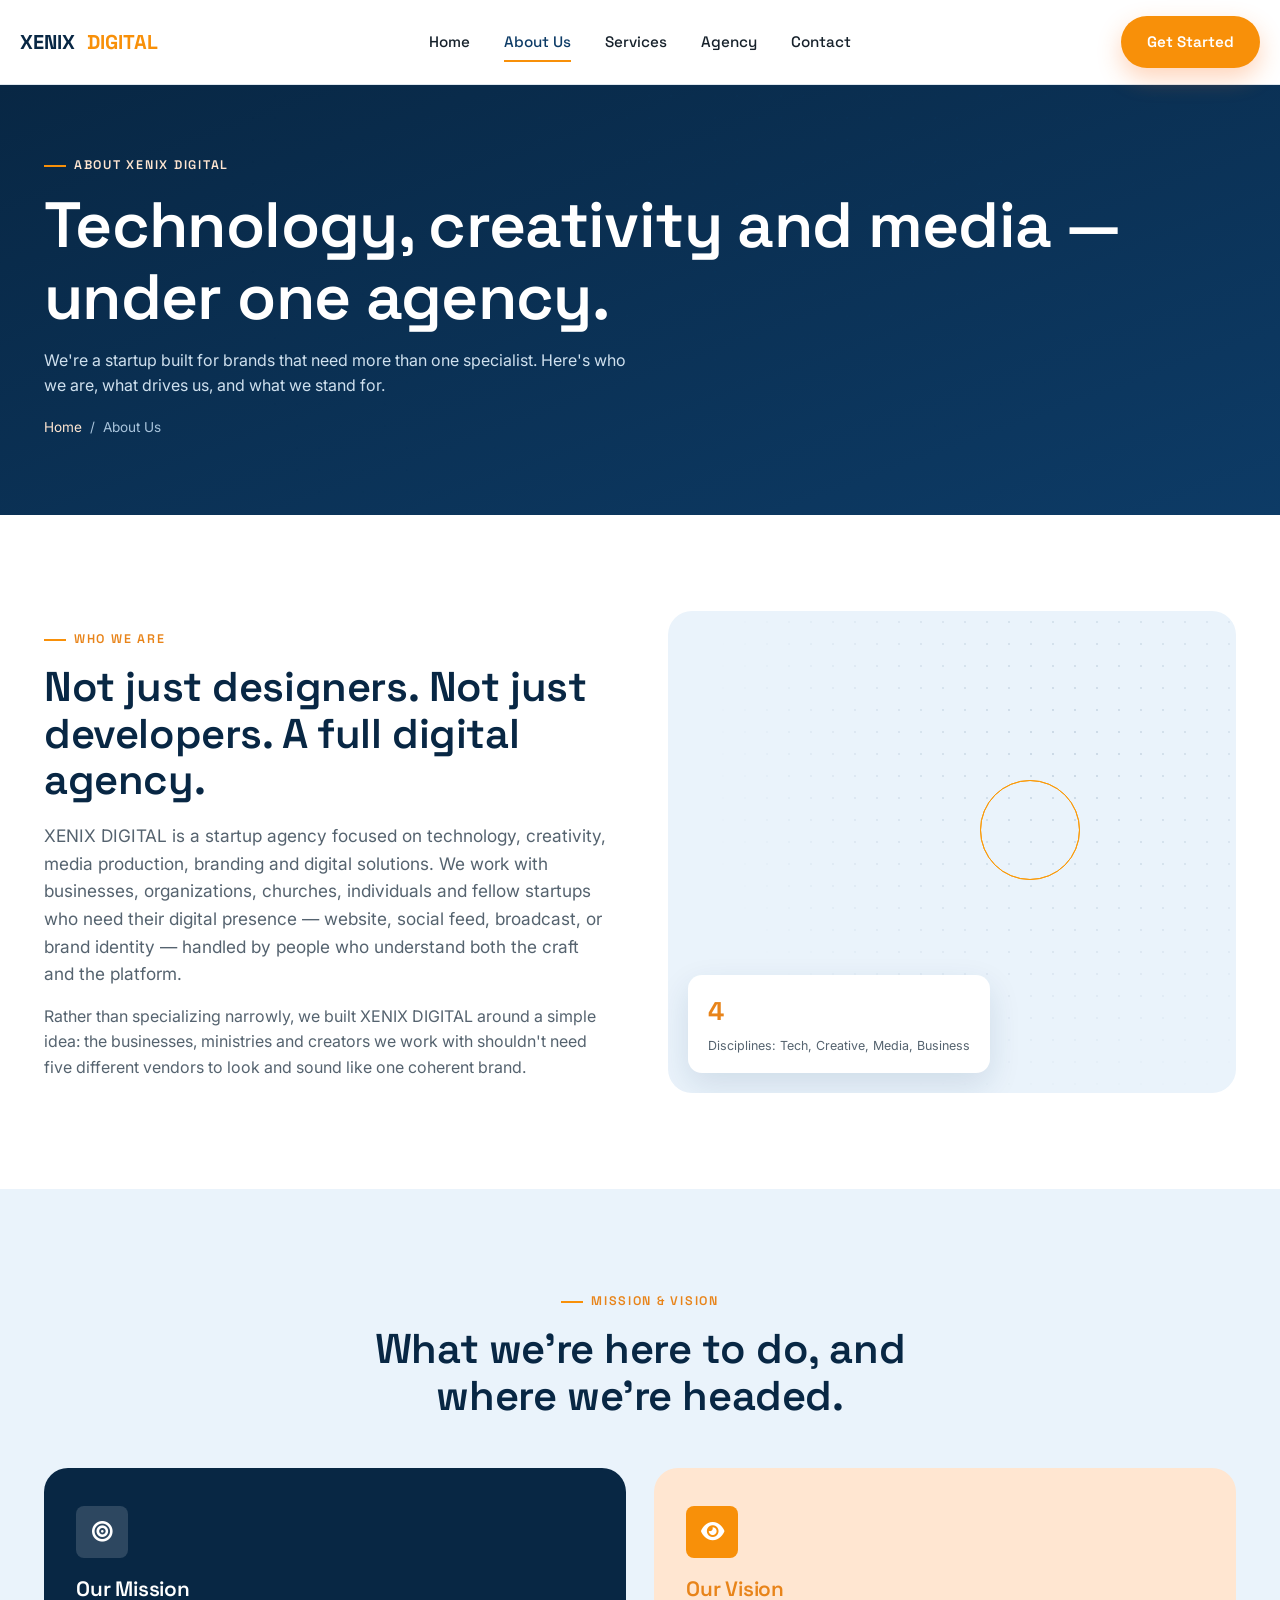
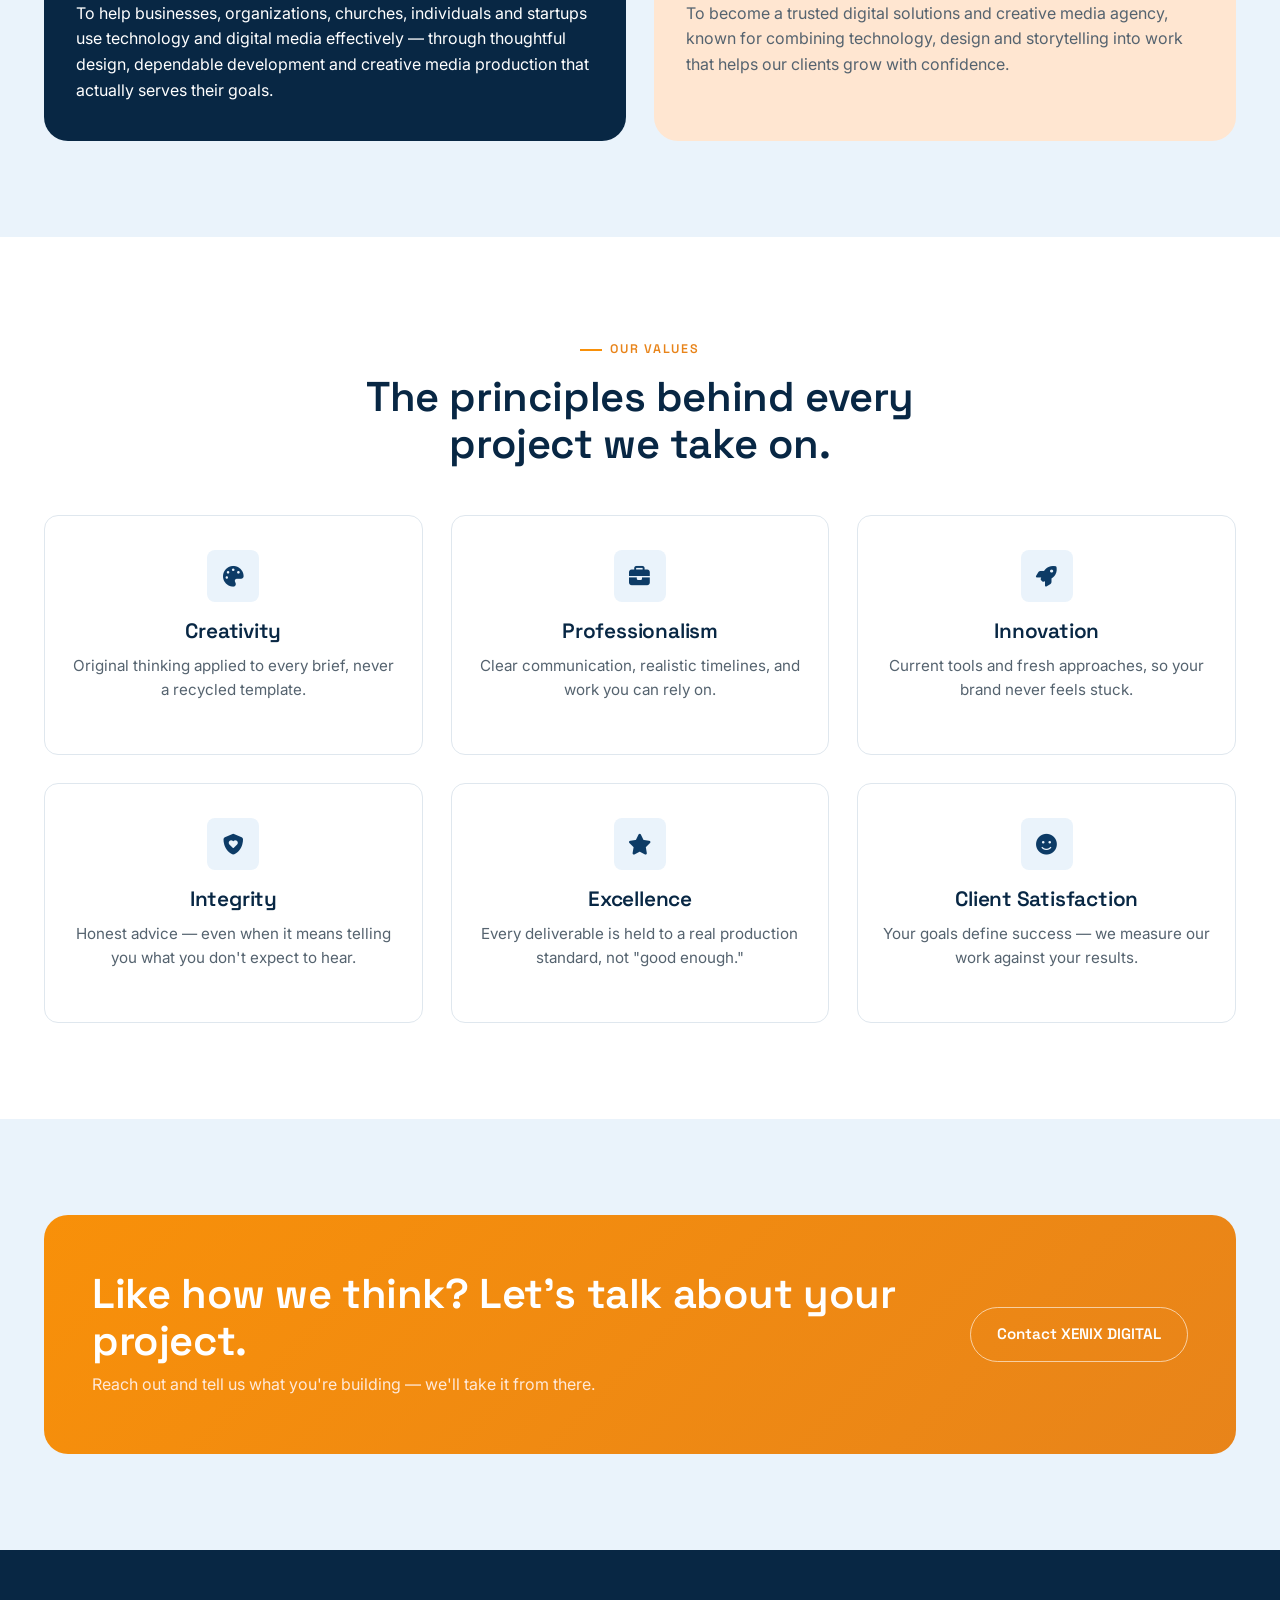
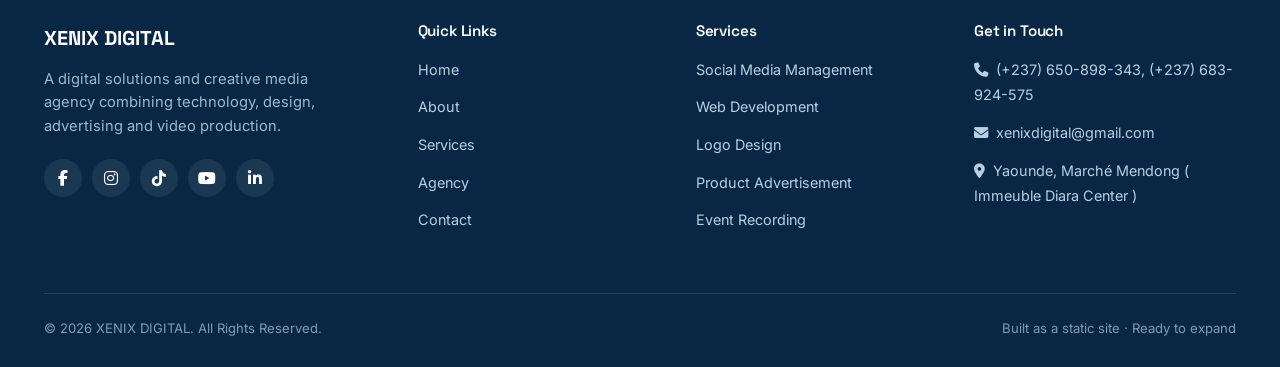
==== commit 0a59059f: "Add text truncation to video card descriptions" ====
--- a/about.html
+++ b/about.html
@@ -1,207 +1,313 @@
-<!DOCTYPE html>
+<!doctype html>
 <html lang="en">
-<head>
-<meta charset="UTF-8">
-<meta name="viewport" content="width=device-width, initial-scale=1.0">
-<title>About Us | XENIX DIGITAL</title>
-<meta name="description" content="Learn who XENIX DIGITAL is — our mission, vision and values as a digital solutions and creative media agency.">
-<link rel="icon" type="image/svg+xml" href="assets/logos/favicon.svg">
-<link rel="preconnect" href="https://fonts.googleapis.com">
-<link href="https://fonts.googleapis.com/css2?family=Space+Grotesk:wght@500;600;700&family=Inter:wght@400;500;600&display=swap" rel="stylesheet">
-<link rel="stylesheet" href="https://cdnjs.cloudflare.com/ajax/libs/font-awesome/6.5.1/css/all.min.css">
-<link rel="stylesheet" href="css/style.css">
-</head>
-<body>
-
-<header class="site-header">
-  <div class="container nav">
-    <a href="index.html" class="brand">
-      XENIX<span>DIGITAL</span>
-    </a>
-    <nav class="nav-links" id="nav-links">
-      <a href="index.html">Home</a>
-      <a href="about.html">About Us</a>
-      <a href="services.html">Services</a>
-      <a href="agency.html">Agency</a>
-      <a href="contact.html">Contact</a>
-      <!-- <a href="contact.html" class="btn btn-primary">Get Started</a> -->
-    </nav>
-    <div class="nav-actions">
-      <a href="contact.html" class="btn btn-primary">Get Started</a>
-      <button class="nav-toggle" aria-label="Toggle navigation menu" aria-expanded="false">
-        <span></span><span></span><span></span>
-      </button>
-    </div>
-  </div>
-</header>
-
-<section class="page-hero">
-  <div class="dot-grid"></div>
-  <div class="container">
-    <p class="eyebrow">About XENIX DIGITAL</p>
-    <h1>Technology, creativity and media — under one agency.</h1>
-    <p>We're a startup built for brands that need more than one specialist. Here's who we are, what drives us, and what we stand for.</p>
-    <div class="breadcrumb"><a href="index.html">Home</a><span>/</span><span>About Us</span></div>
-  </div>
-</section>
-
-<section class="section">
-  <div class="container split">
-    <div class="reveal">
-      <p class="eyebrow">Who We Are</p>
-      <h2>Not just designers. Not just developers. A full digital agency.</h2>
-      <p class="lede" style="margin:18px 0 0;">XENIX DIGITAL is a startup agency focused on technology, creativity, media production, branding and digital solutions. We work with businesses, organizations, churches, individuals and fellow startups who need their digital presence — website, social feed, broadcast, or brand identity — handled by people who understand both the craft and the platform.</p>
-      <p style="margin-top:16px;">Rather than specializing narrowly, we built XENIX DIGITAL around a simple idea: the businesses, ministries and creators we work with shouldn't need five different vendors to look and sound like one coherent brand.</p>
-    </div>
-    <div class="split-visual reveal">
+  <head>
+    <meta charset="UTF-8" />
+    <meta name="viewport" content="width=device-width, initial-scale=1.0" />
+    <title>About Us | XENIX DIGITAL</title>
+    <meta
+      name="description"
+      content="Learn who XENIX DIGITAL is — our mission, vision and values as a digital solutions and creative media agency."
+    />
+    <link rel="icon" type="image/svg+xml" href="assets/logos/favicon.svg" />
+    <link rel="preconnect" href="https://fonts.googleapis.com" />
+    <link
+      href="https://fonts.googleapis.com/css2?family=Space+Grotesk:wght@500;600;700&family=Inter:wght@400;500;600&display=swap"
+      rel="stylesheet"
+    />
+    <link
+      rel="stylesheet"
+      href="https://cdnjs.cloudflare.com/ajax/libs/font-awesome/6.5.1/css/all.min.css"
+    />
+    <link rel="stylesheet" href="css/style.css" />
+  </head>
+  <body>
+    <header class="site-header">
+      <div class="container nav">
+        <a href="index.html" class="brand"> XENIX<span>DIGITAL</span> </a>
+        <nav class="nav-links" id="nav-links">
+          <a href="index.html">Home</a>
+          <a href="about.html">About Us</a>
+          <a href="services.html">Services</a>
+          <a href="agency.html">Agency</a>
+          <a href="contact.html">Contact</a>
+          <!-- <a href="contact.html" class="btn btn-primary">Get Started</a> -->
+        </nav>
+        <div class="nav-actions">
+          <a href="contact.html" class="btn btn-primary">Get Started</a>
+          <button
+            class="nav-toggle"
+            aria-label="Toggle navigation menu"
+            aria-expanded="false"
+          >
+            <span></span><span></span><span></span>
+          </button>
+        </div>
+      </div>
+    </header>
+
+    <section class="page-hero">
       <div class="dot-grid"></div>
-      <div class="signal-rings">
-        <span class="ring" style="width:100px;height:100px;top:35%;left:55%"></span>
-        <span class="ring" style="width:100px;height:100px;top:35%;left:55%"></span>
-      </div>
-      <div class="stat-badge">
-        <strong>4</strong>
-        <span>Disciplines: Tech, Creative, Media, Business</span>
-      </div>
-    </div>
-  </div>
-</section>
-
-<section class="section section--blue">
-  <div class="container">
-    <div class="section-head center reveal">
-      <p class="eyebrow">Mission &amp; Vision</p>
-      <h2>What we're here to do, and where we're headed.</h2>
-    </div>
-    <div class="mv-grid">
-      <div class="mv-card mission reveal">
-        <div class="card-icon"><i class="fa-solid fa-bullseye"></i></div>
-        <h3>Our Mission</h3>
-        <p>To help businesses, organizations, churches, individuals and startups use technology and digital media effectively — through thoughtful design, dependable development and creative media production that actually serves their goals.</p>
-      </div>
-      <div class="mv-card vision reveal">
-        <div class="card-icon"><i class="fa-solid fa-eye"></i></div>
-        <h3>Our Vision</h3>
-        <p>To become a trusted digital solutions and creative media agency, known for combining technology, design and storytelling into work that helps our clients grow with confidence.</p>
-      </div>
-    </div>
-  </div>
-</section>
-
-<section class="section">
-  <div class="container">
-    <div class="section-head center reveal">
-      <p class="eyebrow">Our Values</p>
-      <h2>The principles behind every project we take on.</h2>
-    </div>
-    <div class="grid grid-3">
-      <div class="card value-card reveal">
-        <div class="card-icon"><i class="fa-solid fa-palette"></i></div>
-        <h3>Creativity</h3>
-        <p>Original thinking applied to every brief, never a recycled template.</p>
-      </div>
-      <div class="card value-card reveal">
-        <div class="card-icon"><i class="fa-solid fa-briefcase"></i></div>
-        <h3>Professionalism</h3>
-        <p>Clear communication, realistic timelines, and work you can rely on.</p>
-      </div>
-      <div class="card value-card reveal">
-        <div class="card-icon"><i class="fa-solid fa-rocket"></i></div>
-        <h3>Innovation</h3>
-        <p>Current tools and fresh approaches, so your brand never feels stuck.</p>
-      </div>
-      <div class="card value-card reveal">
-        <div class="card-icon"><i class="fa-solid fa-shield-heart"></i></div>
-        <h3>Integrity</h3>
-        <p>Honest advice — even when it means telling you what you don't expect to hear.</p>
-      </div>
-      <div class="card value-card reveal">
-        <div class="card-icon"><i class="fa-solid fa-star"></i></div>
-        <h3>Excellence</h3>
-        <p>Every deliverable is held to a real production standard, not "good enough."</p>
-      </div>
-      <div class="card value-card reveal">
-        <div class="card-icon"><i class="fa-solid fa-face-smile"></i></div>
-        <h3>Client Satisfaction</h3>
-        <p>Your goals define success — we measure our work against your results.</p>
-      </div>
-    </div>
-  </div>
-</section>
-
-<section class="section section--blue">
-  <div class="container">
-    <div class="cta-band reveal">
-      <div>
-        <h2>Like how we think? Let's talk about your project.</h2>
-        <p>Reach out and tell us what you're building — we'll take it from there.</p>
-      </div>
-      <a href="contact.html" class="btn btn-outline">Contact XENIX DIGITAL</a>
-    </div>
-  </div>
-</section>
-
-<footer class="site-footer">
-  <div class="container">
-    <div class="footer-grid">
-      <div class="footer-brand">
-        <a href="index.html" class="brand">
-          <!-- <img src="assets/logos/xnd-mark.svg" alt="XND logo mark" class="brand-mark"> -->
-          XENIX&nbsp;DIGITAL
-        </a>
-        <p>A digital solutions and creative media agency combining technology, design, advertising and video production.</p>
-        <div class="footer-social">
-          <a href="https://www.facebook.com/profile.php?id=100094573573445"
-             aria-label="Facebook"><i class="fa-brands fa-facebook-f"></i></a>
-        
-          <a href="https://www.instagram.com/xenixdigital?igsi=YOUR_IG_PARAM"
-             aria-label="Instagram"><i class="fa-brands fa-instagram"></i></a>
-        
-          <a href="https://www.tiktok.com/@xenix.digital?_r=1&_t=YOUR_TT_PARAM"
-             aria-label="TikTok"><i class="fa-brands fa-tiktok"></i></a>
-        
-          <a href="https://youtube.com/@xenixdigital?si=YOUR_YT_PARAM"
-             aria-label="YouTube"><i class="fa-brands fa-youtube"></i></a>
-        
-          <!-- <a href="YOUR_LINKEDIN_LINK" aria-label="LinkedIn"><i class="fa-brands fa-linkedin-in"></i></a> -->
-        </div>
-      </div>
-      <div class="footer-col">
-        <h4>Quick Links</h4>
-        <ul>
-          <li><a href="index.html">Home</a></li>
-          <li><a href="about.html">About</a></li>
-          <li><a href="services.html">Services</a></li>
-          <li><a href="agency.html">Agency</a></li>
-          <li><a href="contact.html">Contact</a></li>
-        </ul>
-      </div>
-      <div class="footer-col">
-        <h4>Services</h4>
-        <ul>
-          <li><a href="services.html">Social Media Management</a></li>
-          <li><a href="services.html">Web Development</a></li>
-          <li><a href="services.html">Logo Design</a></li>
-          <li><a href="services.html">Product Advertisement</a></li>
-          <li><a href="services.html">Event Recording</a></li>
-        </ul>
-      </div>
-      <div class="footer-col">
-        <h4>Get in Touch</h4>
-        <ul>
-          <li><a href="tel:(+237)650898343"><i class="fa-solid fa-phone"></i>&nbsp; (+237)650898343</a></li>
-          <li><a href="mailto:xenixdigital@gmail.com"><i class="fa-solid fa-envelope"></i>&nbsp; xenixdigital@gmail.com</a></li>
-          <li><a href="#"><i class="fa-solid fa-location-dot"></i>&nbsp; Marché Mendong ( Immeuble Diara Center )</a></li>
-        </ul>
-      </div>
-    </div>
-    <div class="footer-bottom">
-      <span>© <span id="year">2026</span> XENIX DIGITAL. All Rights Reserved.</span>
-      <span>Built as a static site · Ready to expand</span>
-    </div>
-  </div>
-</footer>
-
-<script src="js/script.js"></script>
-</body>
+      <div class="container">
+        <p class="eyebrow">About XENIX DIGITAL</p>
+        <h1>Technology, creativity and media — under one agency.</h1>
+        <p>
+          We're a startup built for brands that need more than one specialist.
+          Here's who we are, what drives us, and what we stand for.
+        </p>
+        <div class="breadcrumb">
+          <a href="index.html">Home</a><span>/</span><span>About Us</span>
+        </div>
+      </div>
+    </section>
+
+    <section class="section">
+      <div class="container split">
+        <div class="reveal">
+          <p class="eyebrow">Who We Are</p>
+          <h2>
+            Not just designers. Not just developers. A full digital agency.
+          </h2>
+          <p class="lede" style="margin: 18px 0 0">
+            XENIX DIGITAL is a startup agency focused on technology, creativity,
+            media production, branding and digital solutions. We work with
+            businesses, organizations, churches, individuals and fellow startups
+            who need their digital presence — website, social feed, broadcast,
+            or brand identity — handled by people who understand both the craft
+            and the platform.
+          </p>
+          <p style="margin-top: 16px">
+            Rather than specializing narrowly, we built XENIX DIGITAL around a
+            simple idea: the businesses, ministries and creators we work with
+            shouldn't need five different vendors to look and sound like one
+            coherent brand.
+          </p>
+        </div>
+        <div class="split-visual reveal">
+          <div class="dot-grid"></div>
+          <div class="signal-rings">
+            <span
+              class="ring"
+              style="width: 100px; height: 100px; top: 35%; left: 55%"
+            ></span>
+            <span
+              class="ring"
+              style="width: 100px; height: 100px; top: 35%; left: 55%"
+            ></span>
+          </div>
+          <div class="stat-badge">
+            <strong>4</strong>
+            <span>Disciplines: Tech, Creative, Media, Business</span>
+          </div>
+        </div>
+      </div>
+    </section>
+
+    <section class="section section--blue">
+      <div class="container">
+        <div class="section-head center reveal">
+          <p class="eyebrow">Mission &amp; Vision</p>
+          <h2>What we're here to do, and where we're headed.</h2>
+        </div>
+        <div class="mv-grid">
+          <div class="mv-card mission reveal">
+            <div class="card-icon"><i class="fa-solid fa-bullseye"></i></div>
+            <h3>Our Mission</h3>
+            <p>
+              To help businesses, organizations, churches, individuals and
+              startups use technology and digital media effectively — through
+              thoughtful design, dependable development and creative media
+              production that actually serves their goals.
+            </p>
+          </div>
+          <div class="mv-card vision reveal">
+            <div class="card-icon"><i class="fa-solid fa-eye"></i></div>
+            <h3>Our Vision</h3>
+            <p>
+              To become a trusted digital solutions and creative media agency,
+              known for combining technology, design and storytelling into work
+              that helps our clients grow with confidence.
+            </p>
+          </div>
+        </div>
+      </div>
+    </section>
+
+    <section class="section">
+      <div class="container">
+        <div class="section-head center reveal">
+          <p class="eyebrow">Our Values</p>
+          <h2>The principles behind every project we take on.</h2>
+        </div>
+        <div class="grid grid-3">
+          <div class="card value-card reveal">
+            <div class="card-icon"><i class="fa-solid fa-palette"></i></div>
+            <h3>Creativity</h3>
+            <p>
+              Original thinking applied to every brief, never a recycled
+              template.
+            </p>
+          </div>
+          <div class="card value-card reveal">
+            <div class="card-icon"><i class="fa-solid fa-briefcase"></i></div>
+            <h3>Professionalism</h3>
+            <p>
+              Clear communication, realistic timelines, and work you can rely
+              on.
+            </p>
+          </div>
+          <div class="card value-card reveal">
+            <div class="card-icon"><i class="fa-solid fa-rocket"></i></div>
+            <h3>Innovation</h3>
+            <p>
+              Current tools and fresh approaches, so your brand never feels
+              stuck.
+            </p>
+          </div>
+          <div class="card value-card reveal">
+            <div class="card-icon">
+              <i class="fa-solid fa-shield-heart"></i>
+            </div>
+            <h3>Integrity</h3>
+            <p>
+              Honest advice — even when it means telling you what you don't
+              expect to hear.
+            </p>
+          </div>
+          <div class="card value-card reveal">
+            <div class="card-icon"><i class="fa-solid fa-star"></i></div>
+            <h3>Excellence</h3>
+            <p>
+              Every deliverable is held to a real production standard, not "good
+              enough."
+            </p>
+          </div>
+          <div class="card value-card reveal">
+            <div class="card-icon"><i class="fa-solid fa-face-smile"></i></div>
+            <h3>Client Satisfaction</h3>
+            <p>
+              Your goals define success — we measure our work against your
+              results.
+            </p>
+          </div>
+        </div>
+      </div>
+    </section>
+
+    <section class="section section--blue">
+      <div class="container">
+        <div class="cta-band reveal">
+          <div>
+            <h2>Like how we think? Let's talk about your project.</h2>
+            <p>
+              Reach out and tell us what you're building — we'll take it from
+              there.
+            </p>
+          </div>
+          <a href="contact.html" class="btn btn-outline"
+            >Contact XENIX DIGITAL</a
+          >
+        </div>
+      </div>
+    </section>
+
+    <footer class="site-footer">
+      <div class="container">
+        <div class="footer-grid">
+          <div class="footer-brand">
+            <a href="index.html" class="brand">
+              <!-- <img src="assets/logos/xnd-mark.svg" alt="XND logo mark" class="brand-mark"> -->
+              XENIX&nbsp;DIGITAL
+            </a>
+            <p>
+              A digital solutions and creative media agency combining
+              technology, design, advertising and video production.
+            </p>
+            <div class="footer-social">
+              <a
+                href="https://www.facebook.com/profile.php?id=100094573573445"
+                aria-label="Facebook"
+                ><i class="fa-brands fa-facebook-f"></i
+              ></a>
+
+              <a
+                href="https://www.instagram.com/xenixdigital?igsi=YOUR_IG_PARAM"
+                aria-label="Instagram"
+                ><i class="fa-brands fa-instagram"></i
+              ></a>
+
+              <a
+                href="https://www.tiktok.com/@xenix.digital?_r=1&_t=YOUR_TT_PARAM"
+                aria-label="TikTok"
+                ><i class="fa-brands fa-tiktok"></i
+              ></a>
+
+              <a
+                href="https://youtube.com/@xenixdigital?si=YOUR_YT_PARAM"
+                aria-label="YouTube"
+                ><i class="fa-brands fa-youtube"></i
+              ></a>
+
+              <a
+                href="https://www.linkedin.com/in/xenix-digital-0bab83432/"
+                aria-label="LinkedIn"
+                ><i class="fa-brands fa-linkedin-in"></i
+              ></a>
+            </div>
+          </div>
+          <div class="footer-col">
+            <h4>Quick Links</h4>
+            <ul>
+              <li><a href="index.html">Home</a></li>
+              <li><a href="about.html">About</a></li>
+              <li><a href="services.html">Services</a></li>
+              <li><a href="agency.html">Agency</a></li>
+              <li><a href="contact.html">Contact</a></li>
+            </ul>
+          </div>
+          <div class="footer-col">
+            <h4>Services</h4>
+            <ul>
+              <li><a href="services.html">Social Media Management</a></li>
+              <li><a href="services.html">Web Development</a></li>
+              <li><a href="services.html">Logo Design</a></li>
+              <li><a href="services.html">Product Advertisement</a></li>
+              <li><a href="services.html">Event Recording</a></li>
+            </ul>
+          </div>
+          <div class="footer-col">
+            <h4>Get in Touch</h4>
+            <ul>
+              <li>
+                <a href="tel:(+237)650898343"
+                  ><i class="fa-solid fa-phone"></i>&nbsp; (+237) 650-898-343,
+                  (+237) 683-924-575</a
+                >
+              </li>
+              <li>
+                <a href="mailto:xenixdigital@gmail.com"
+                  ><i class="fa-solid fa-envelope"></i>&nbsp;
+                  xenixdigital@gmail.com</a
+                >
+              </li>
+              <li>
+                <a href="#"
+                  ><i class="fa-solid fa-location-dot"></i>&nbsp; Yaounde,
+                  Marché Mendong ( Immeuble Diara Center )</a
+                >
+              </li>
+            </ul>
+          </div>
+        </div>
+        <div class="footer-bottom">
+          <span
+            >© <span id="year">2026</span> XENIX DIGITAL. All Rights
+            Reserved.</span
+          >
+          <span>Built as a static site · Ready to expand</span>
+        </div>
+      </div>
+    </footer>
+
+    <script src="js/script.js"></script>
+  </body>
 </html>
--- a/css/style.css
+++ b/css/style.css
@@ -998,7 +998,8 @@
 .video-frame video {
   width: 100%;
   height: 100%;
-  object-fit: cover;
+  object-fit: contain;
+  display: block;
 }
 
 .video-body {
@@ -1021,6 +1022,12 @@
 
 .video-body p {
   font-size: 0.88rem;
+  display: -webkit-box;
+  -webkit-line-clamp: 2;
+  line-clamp: 2;
+  -webkit-box-orient: vertical;
+  overflow: hidden;
+  text-overflow: ellipsis;
 }
 
 /* ==========================================================================
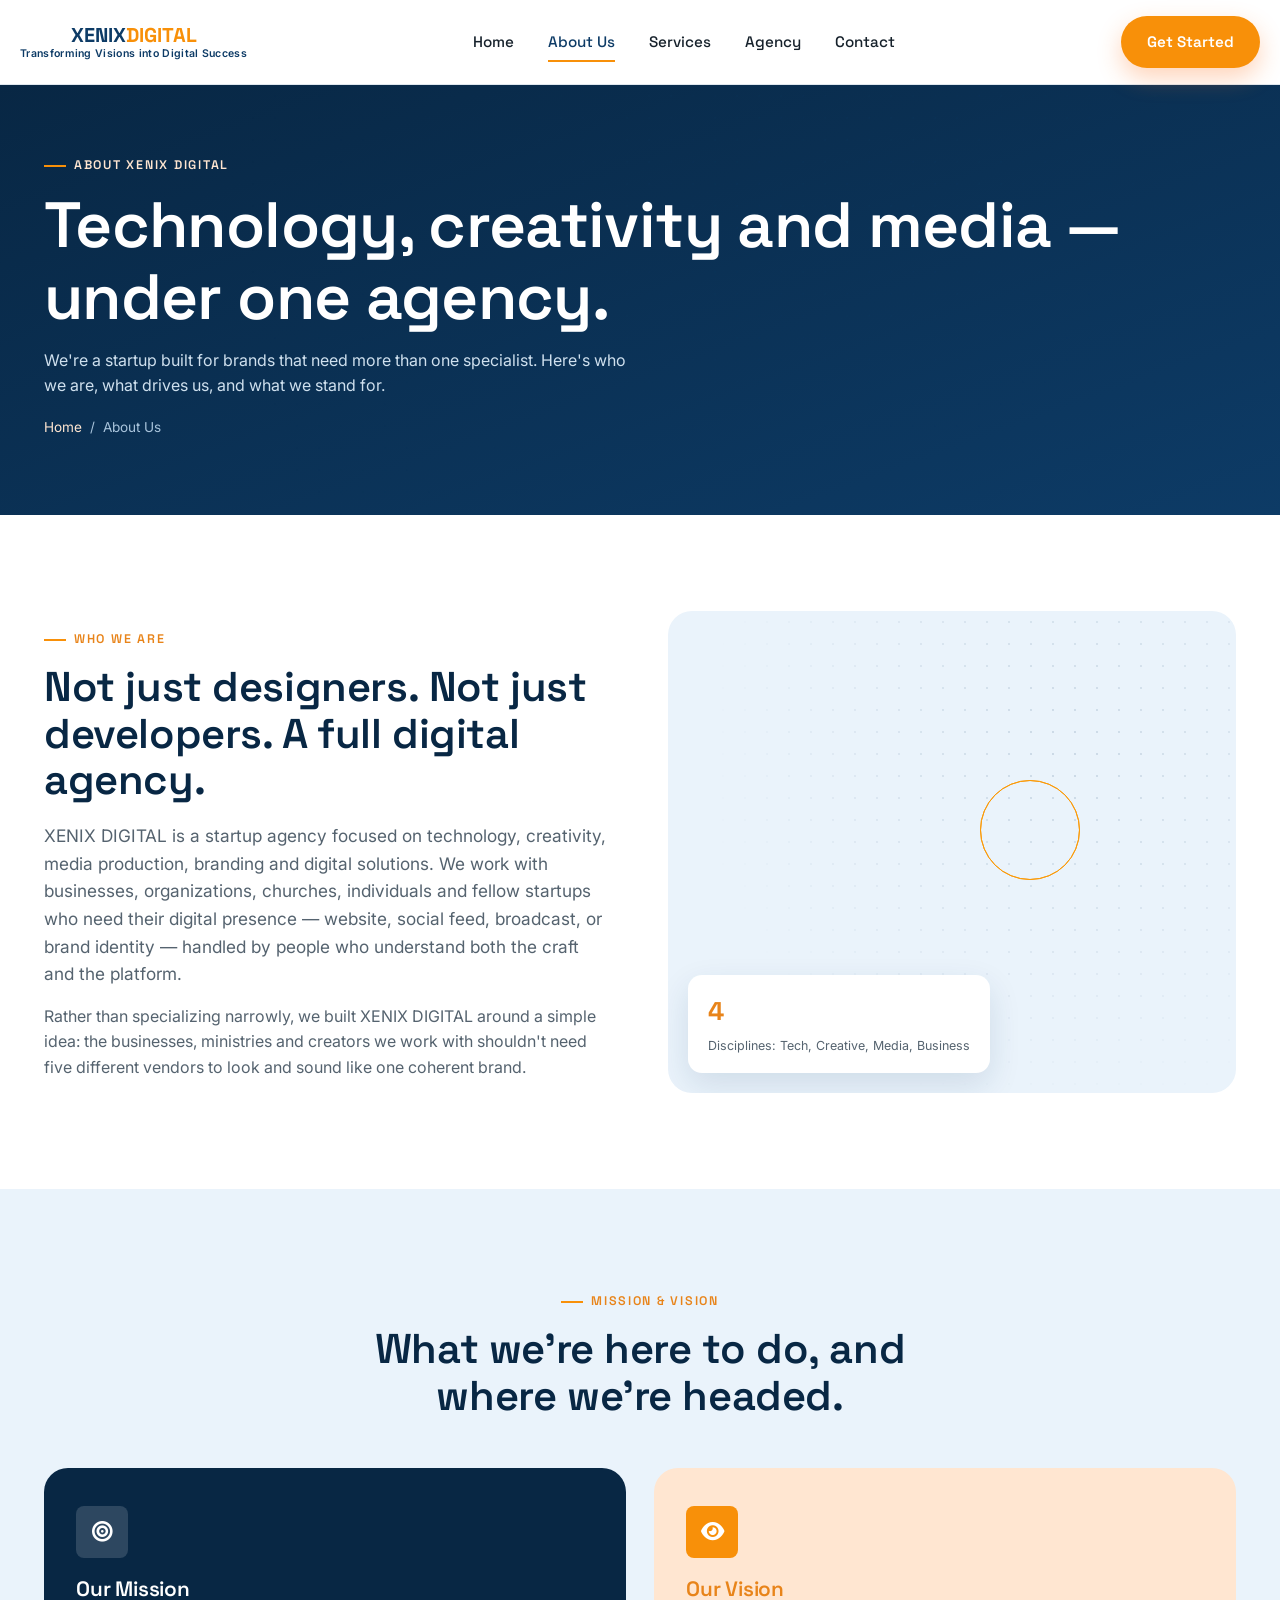
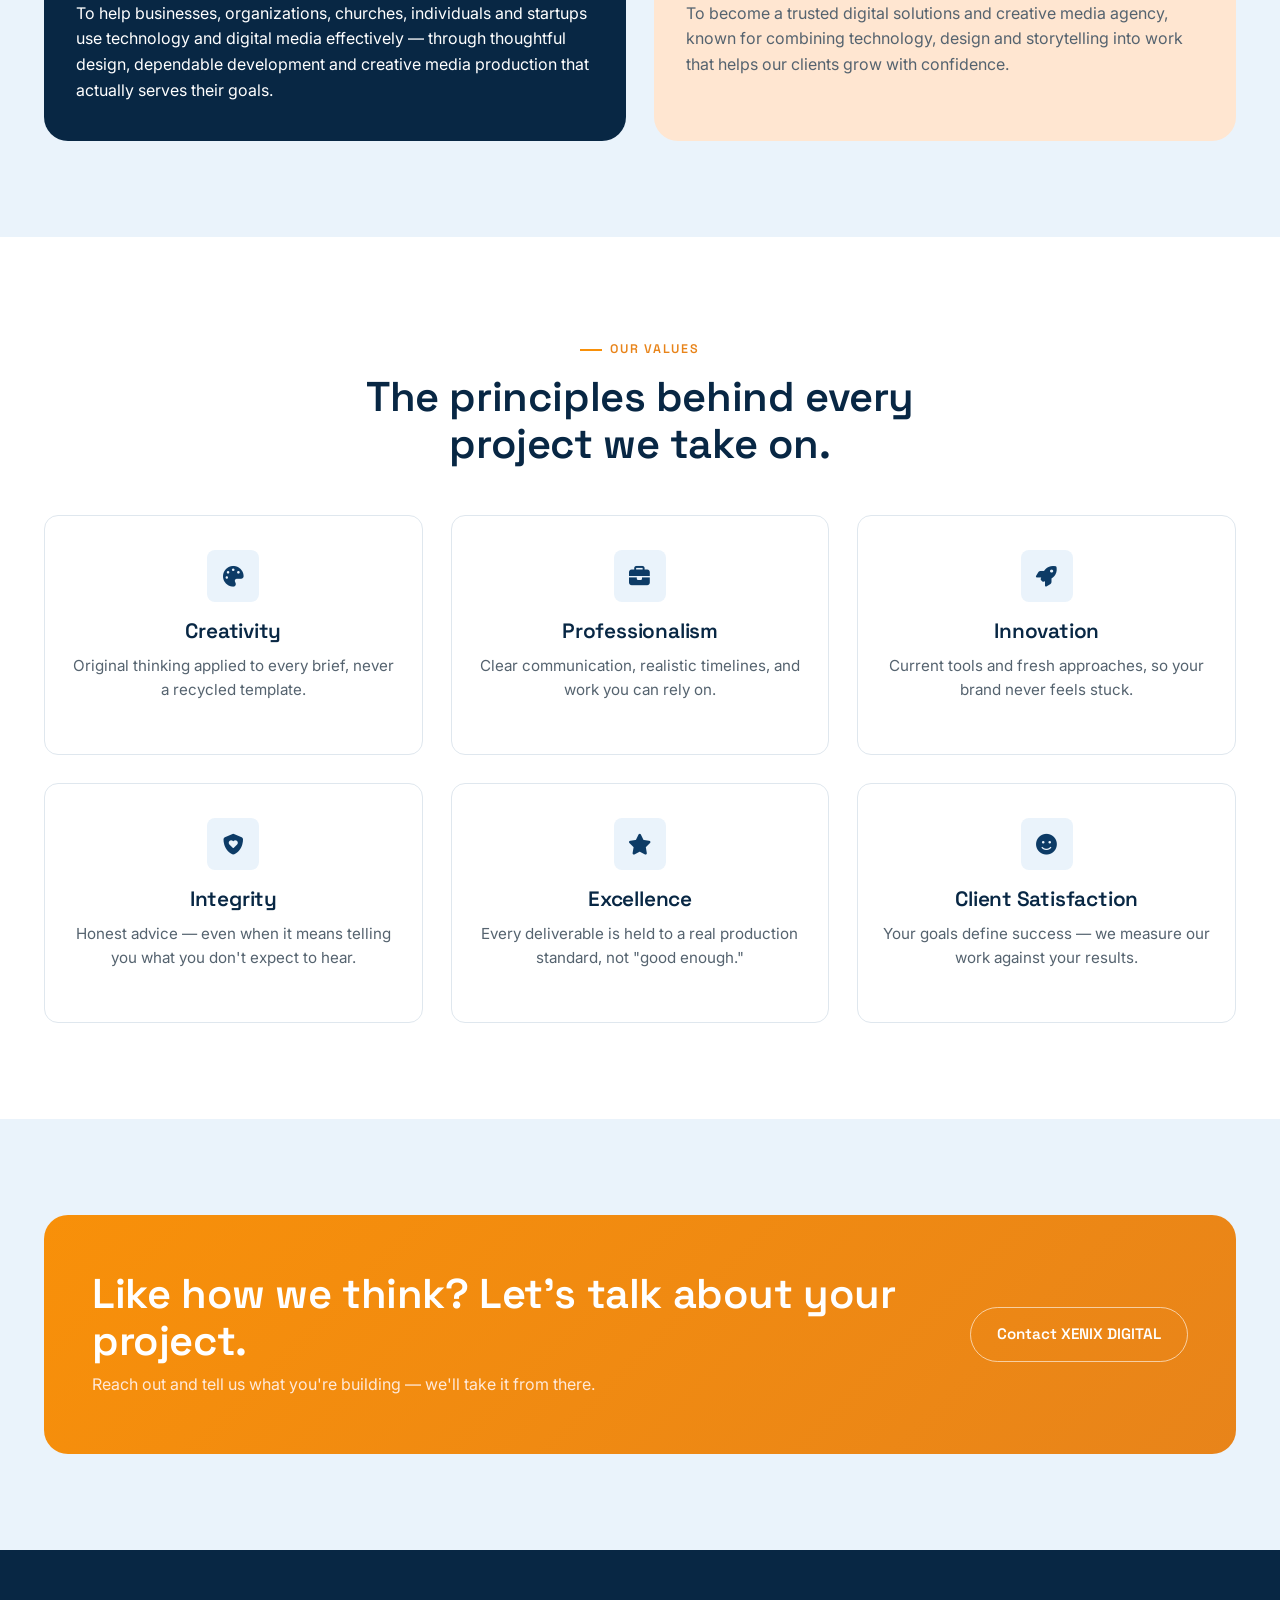
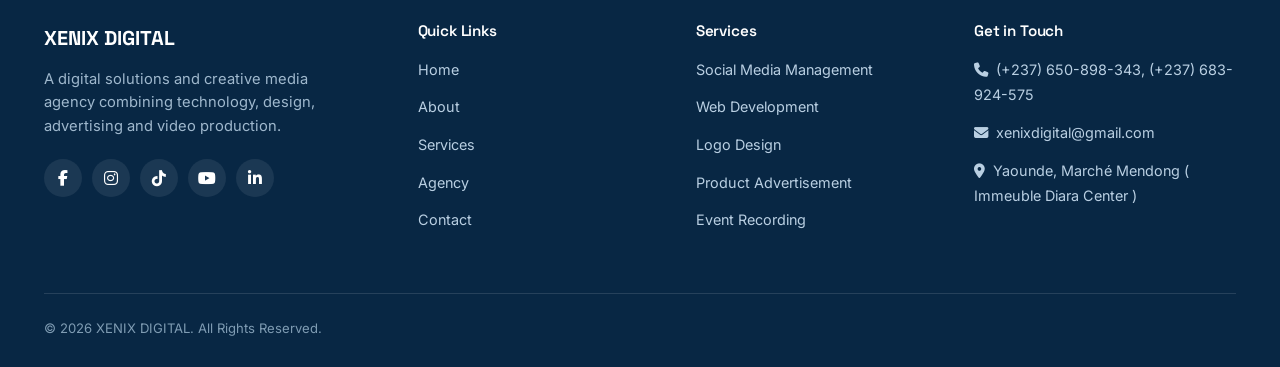
==== commit 817a242e: "update5" ====
--- a/about.html
+++ b/about.html
@@ -23,7 +23,10 @@
   <body>
     <header class="site-header">
       <div class="container nav">
-        <a href="index.html" class="brand"> XENIX<span>DIGITAL</span> </a>
+        <a href="index.html" class="brand">
+          <span class="brand-name">XENIX<span>DIGITAL</span></span>
+          <span class="brand-slogan">Transforming Visions into Digital Success</span>
+        </a>
         <nav class="nav-links" id="nav-links">
           <a href="index.html">Home</a>
           <a href="about.html">About Us</a>
@@ -303,7 +306,7 @@
             >© <span id="year">2026</span> XENIX DIGITAL. All Rights
             Reserved.</span
           >
-          <span>Built as a static site · Ready to expand</span>
+          <!-- <span>Built as a static site · Ready to expand</span> -->
         </div>
       </div>
     </footer>
--- a/css/style.css
+++ b/css/style.css
@@ -397,7 +397,7 @@
 }
 
 .brand span {
-  color: var(--primary-orange);
+  color: var(--primary-blue);
 }
 
 .brand-mark {
@@ -409,6 +409,34 @@
 
 .footer-brand .brand-mark {
   height: 34px;
+}
+
+.site-header .brand {
+  flex-direction: column;
+  align-items: center;
+  gap: 1px;
+  line-height: 1.15;
+  text-align: center;
+}
+
+.brand-name {
+  font-family: var(--font-display);
+  font-weight: 700;
+  font-size: 1.25rem;
+  color: var(--primary-blue-deep);
+}
+
+.brand-name span {
+  color: var(--primary-orange);
+}
+
+.brand-slogan {
+  display: block;
+  font-family: var(--font-body);
+  font-size: 0.66rem;
+  font-weight: 600;
+  letter-spacing: 0.03em;
+  color: var(--gray);
 }
 
 .nav-links {
@@ -547,6 +575,30 @@
   align-items: center;
 }
 
+.hero-brand {
+  margin-bottom: 24px;
+}
+
+.hero-brand-name {
+  display: block;
+  font-family: var(--font-display);
+  font-weight: 700;
+  font-size: clamp(1.9rem, 4.2vw, 2.8rem);
+  color: var(--white);
+  letter-spacing: 0.01em;
+  line-height: 1.1;
+}
+
+.hero-brand-slogan {
+  display: block;
+  margin-top: 8px;
+  font-family: var(--font-body);
+  font-size: 1rem;
+  font-weight: 500;
+  color: var(--light-orange);
+  letter-spacing: 0.01em;
+}
+
 .hero-copy .eyebrow {
   color: var(--light-orange);
 }
@@ -1707,6 +1759,14 @@
     gap: 18px;
   }
 
+  .hero-brand {
+    margin-bottom: 18px;
+  }
+
+  .hero-brand-slogan {
+    font-size: 0.9rem;
+  }
+
   .hero-copy h1 {
     margin-bottom: 16px;
   }
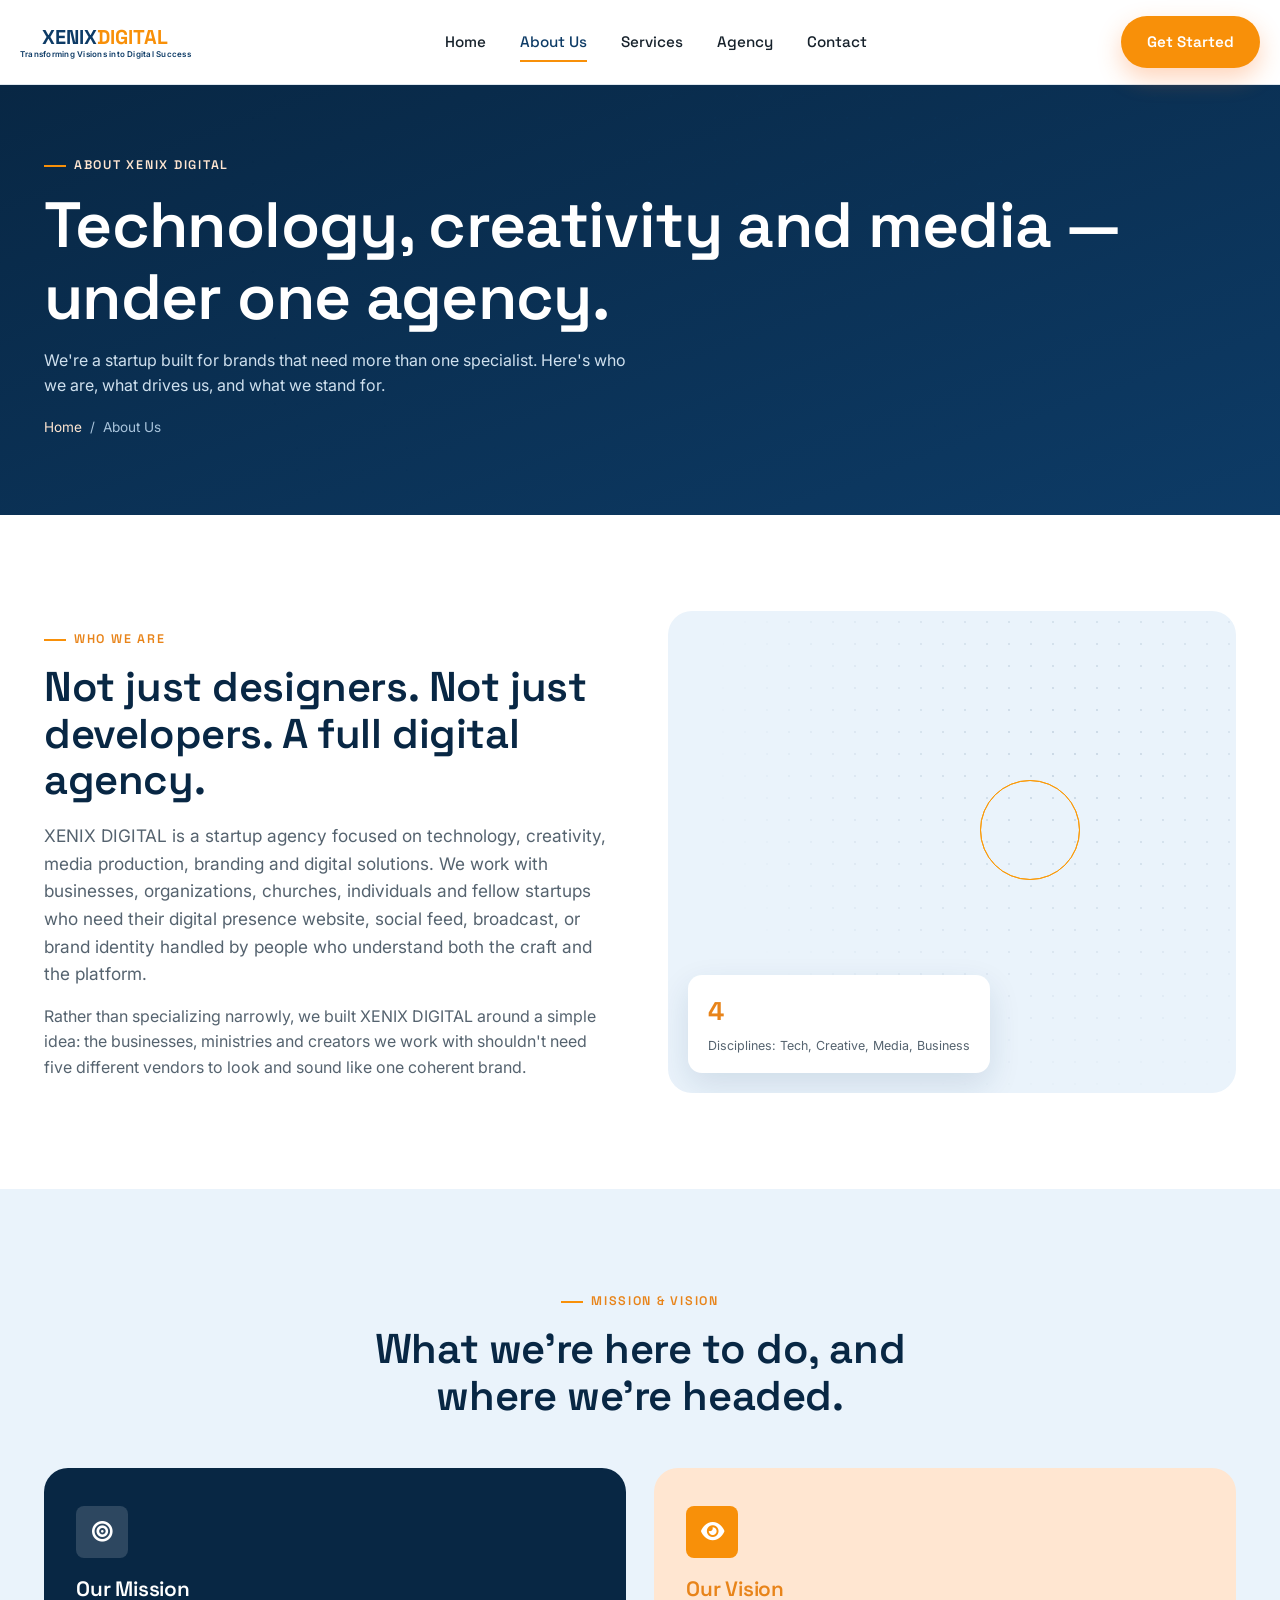
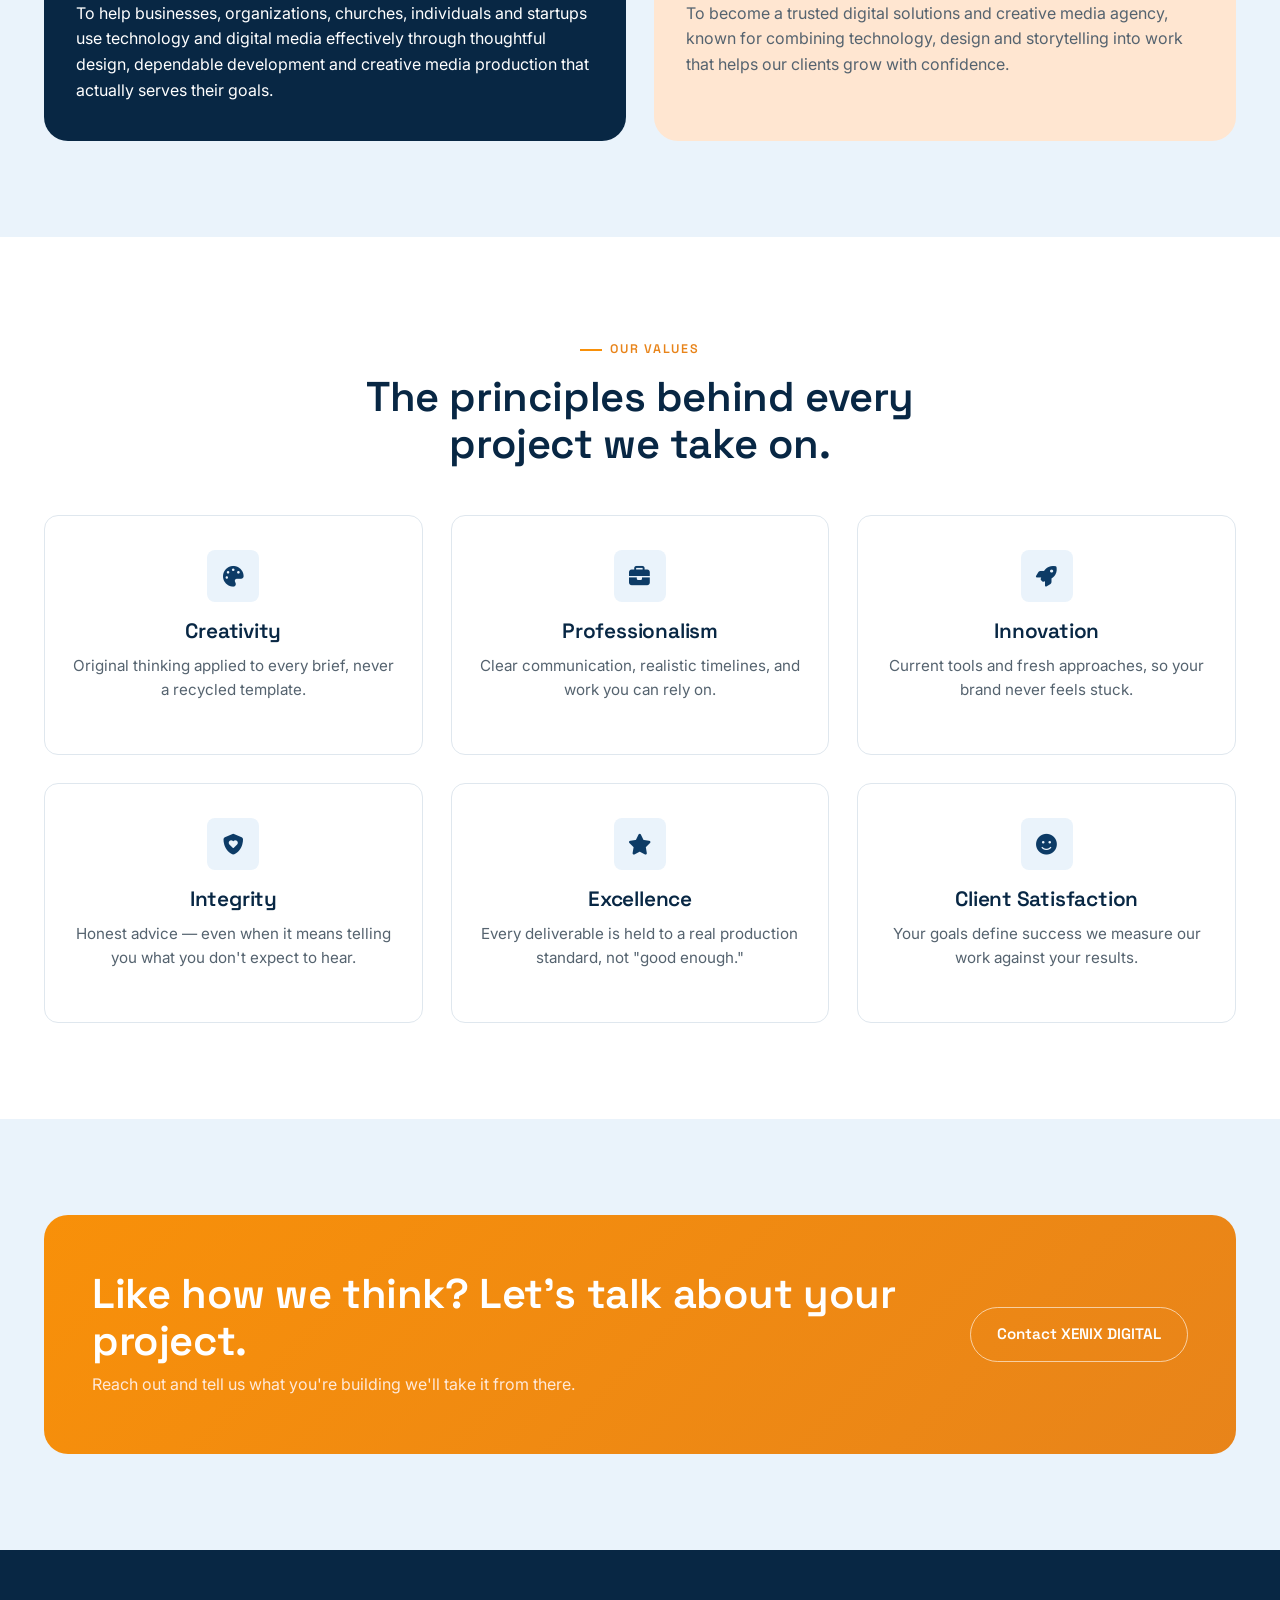
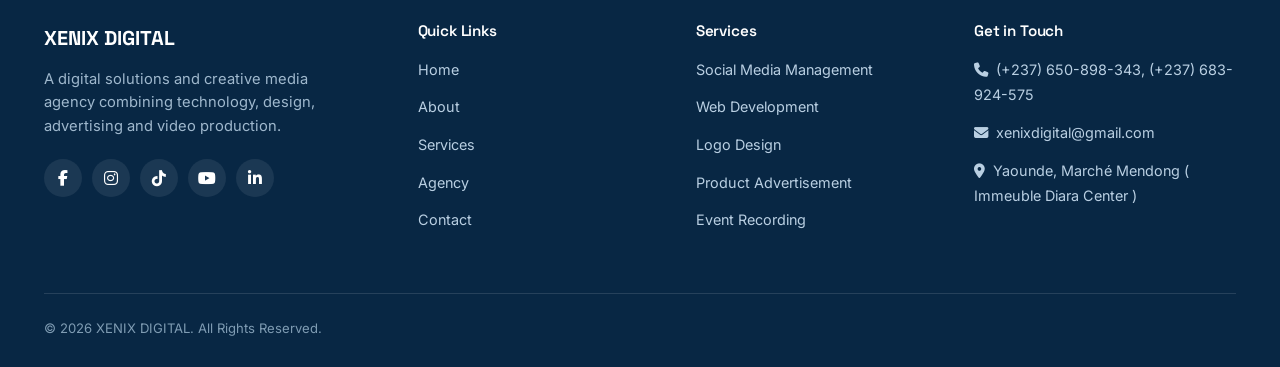
==== commit 81f59a23: "Connect contact form to Netlify Forms" ====
--- a/about.html
+++ b/about.html
@@ -74,8 +74,8 @@
             XENIX DIGITAL is a startup agency focused on technology, creativity,
             media production, branding and digital solutions. We work with
             businesses, organizations, churches, individuals and fellow startups
-            who need their digital presence — website, social feed, broadcast,
-            or brand identity — handled by people who understand both the craft
+            who need their digital presence website, social feed, broadcast,
+            or brand identity handled by people who understand both the craft
             and the platform.
           </p>
           <p style="margin-top: 16px">
@@ -117,7 +117,7 @@
             <h3>Our Mission</h3>
             <p>
               To help businesses, organizations, churches, individuals and
-              startups use technology and digital media effectively — through
+              startups use technology and digital media effectively through
               thoughtful design, dependable development and creative media
               production that actually serves their goals.
             </p>
@@ -188,7 +188,7 @@
             <div class="card-icon"><i class="fa-solid fa-face-smile"></i></div>
             <h3>Client Satisfaction</h3>
             <p>
-              Your goals define success — we measure our work against your
+              Your goals define success we measure our work against your
               results.
             </p>
           </div>
@@ -202,7 +202,7 @@
           <div>
             <h2>Like how we think? Let's talk about your project.</h2>
             <p>
-              Reach out and tell us what you're building — we'll take it from
+              Reach out and tell us what you're building we'll take it from
               there.
             </p>
           </div>
--- a/css/style.css
+++ b/css/style.css
@@ -433,7 +433,7 @@
 .brand-slogan {
   display: block;
   font-family: var(--font-body);
-  font-size: 0.66rem;
+  font-size: 0.50rem;
   font-weight: 600;
   letter-spacing: 0.03em;
   color: var(--gray);
